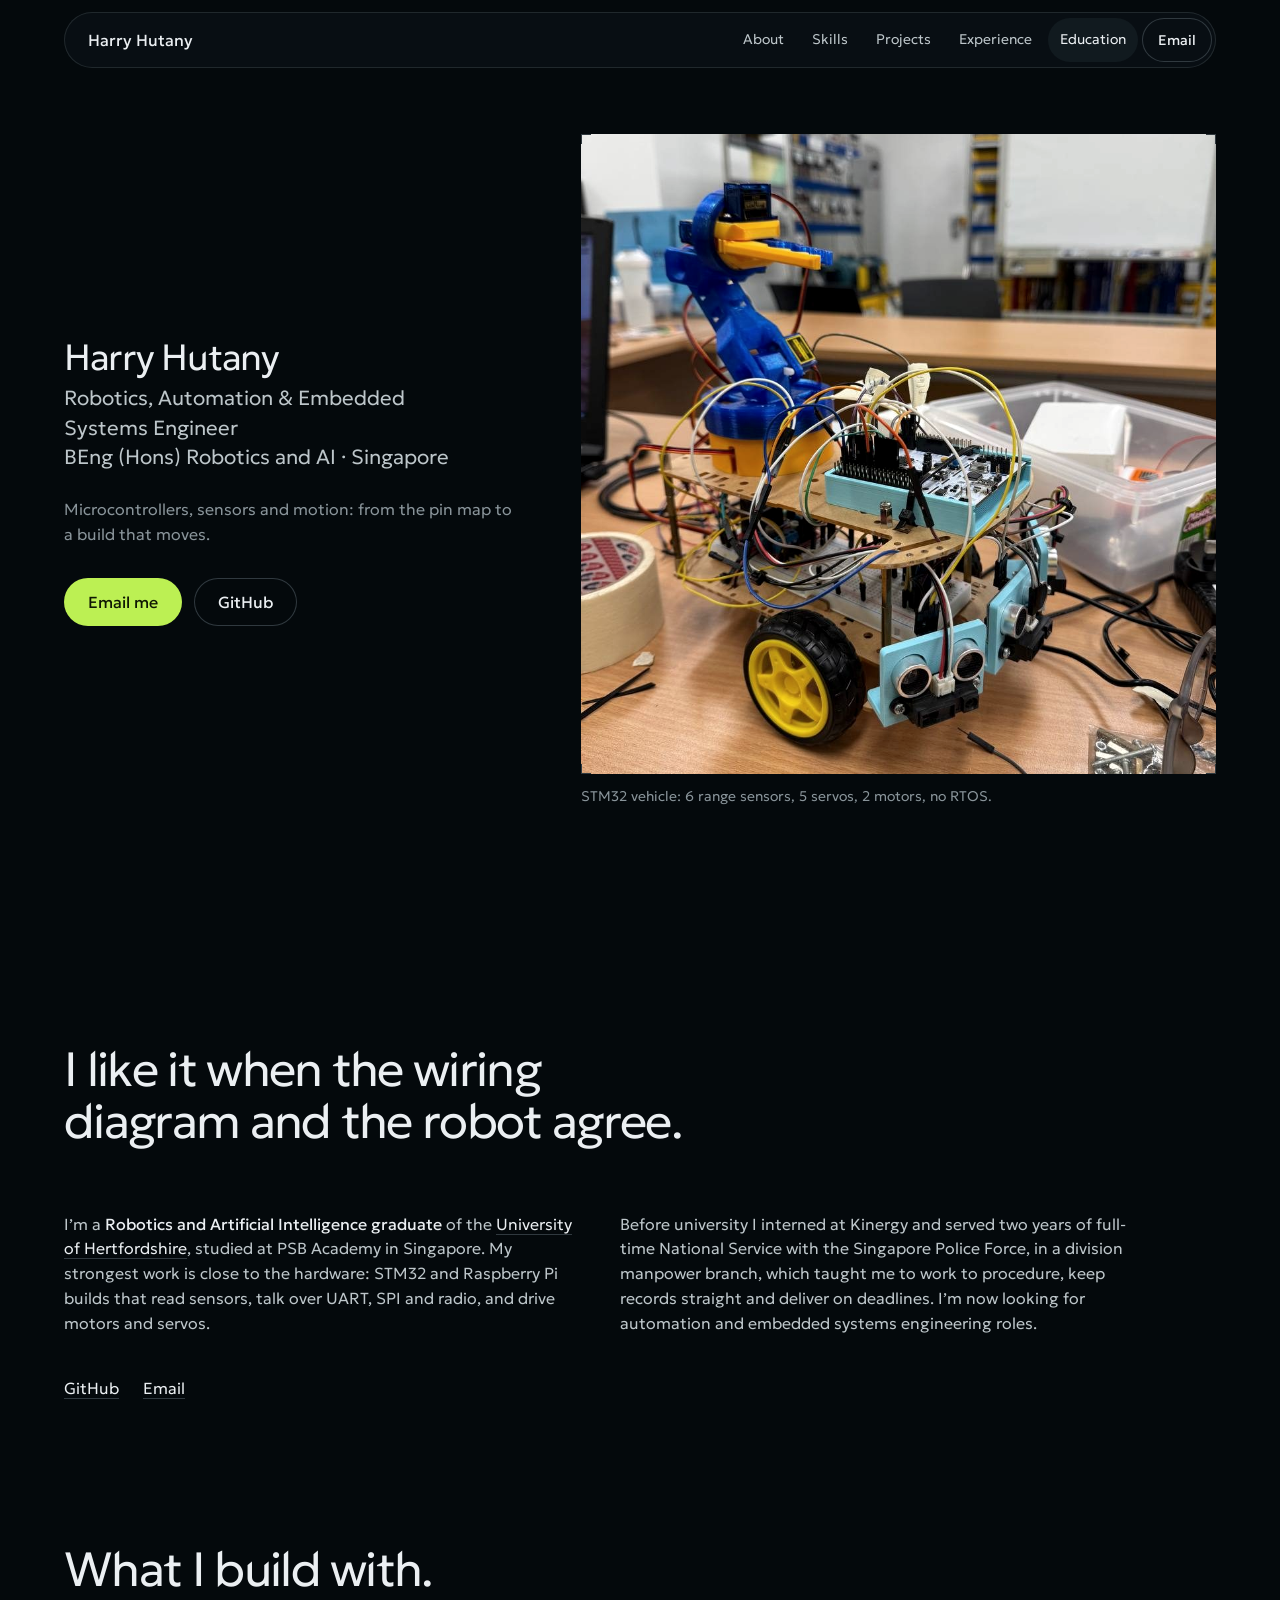
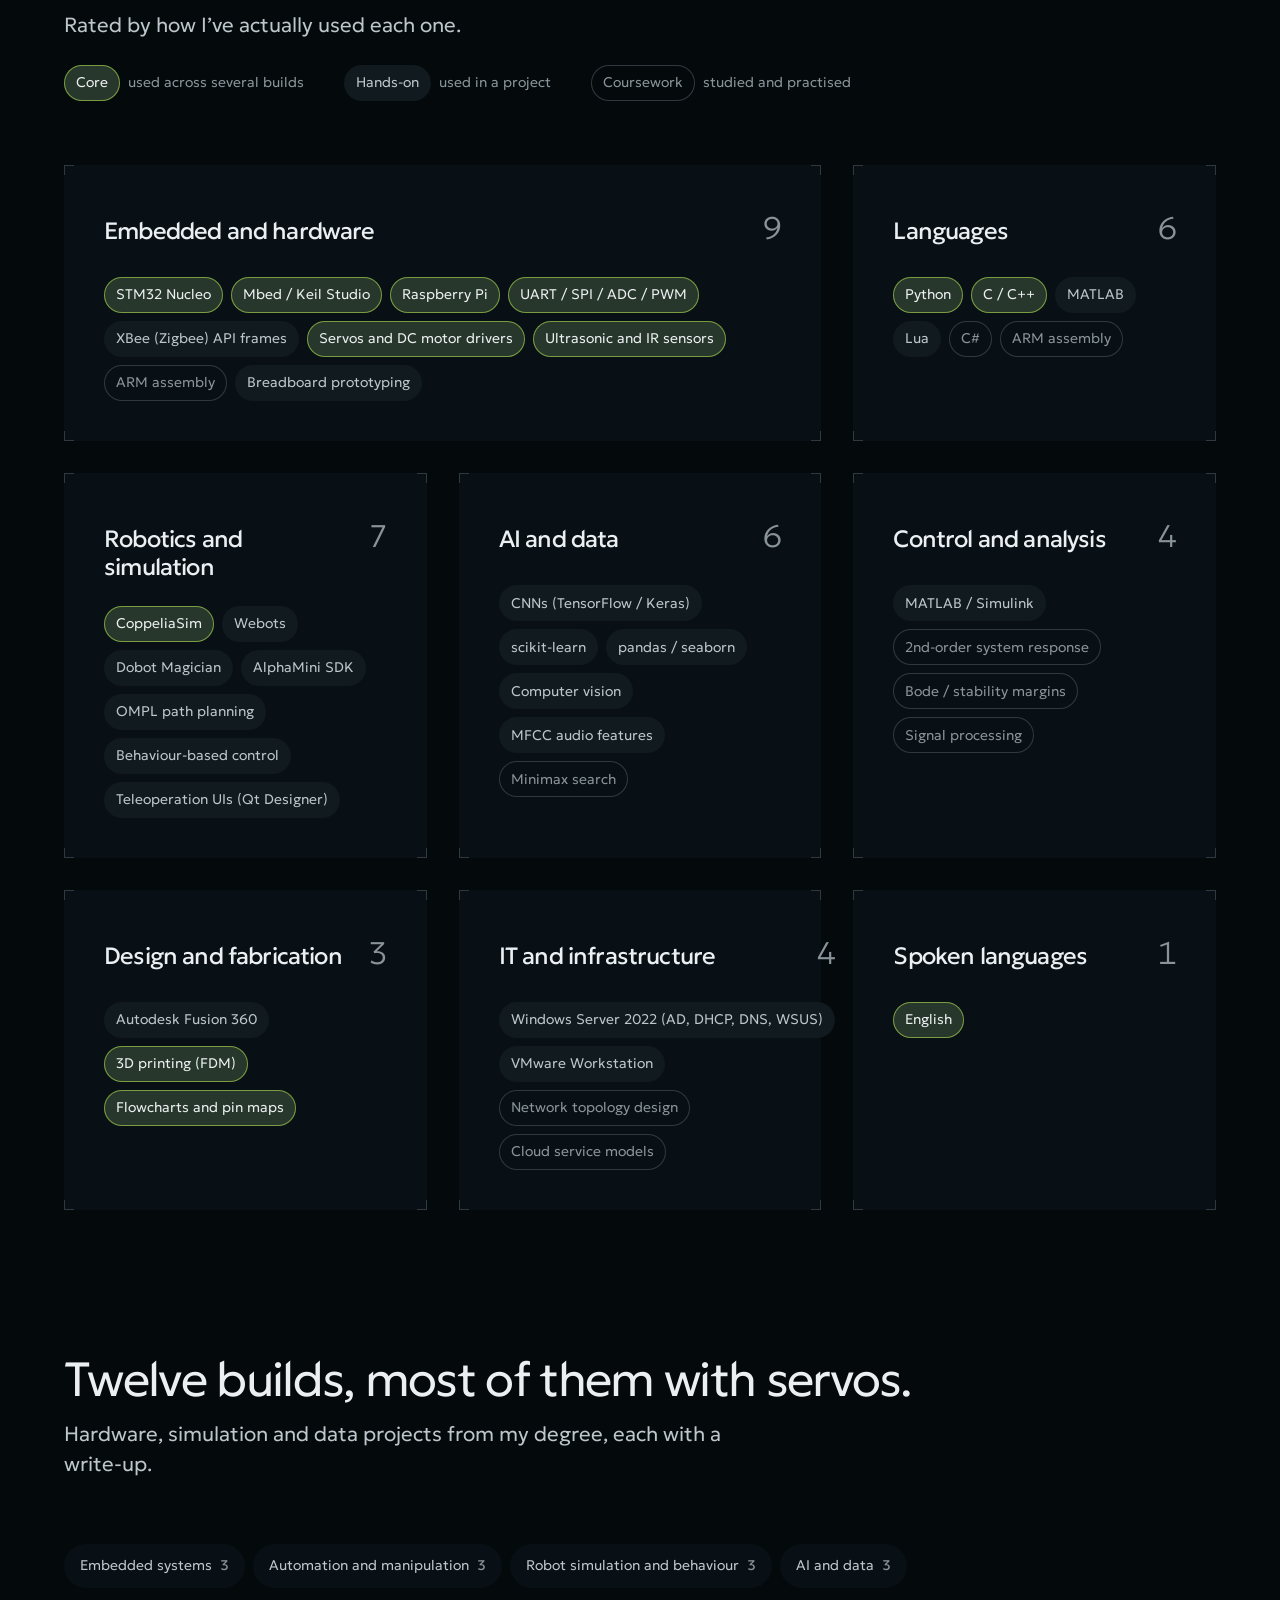
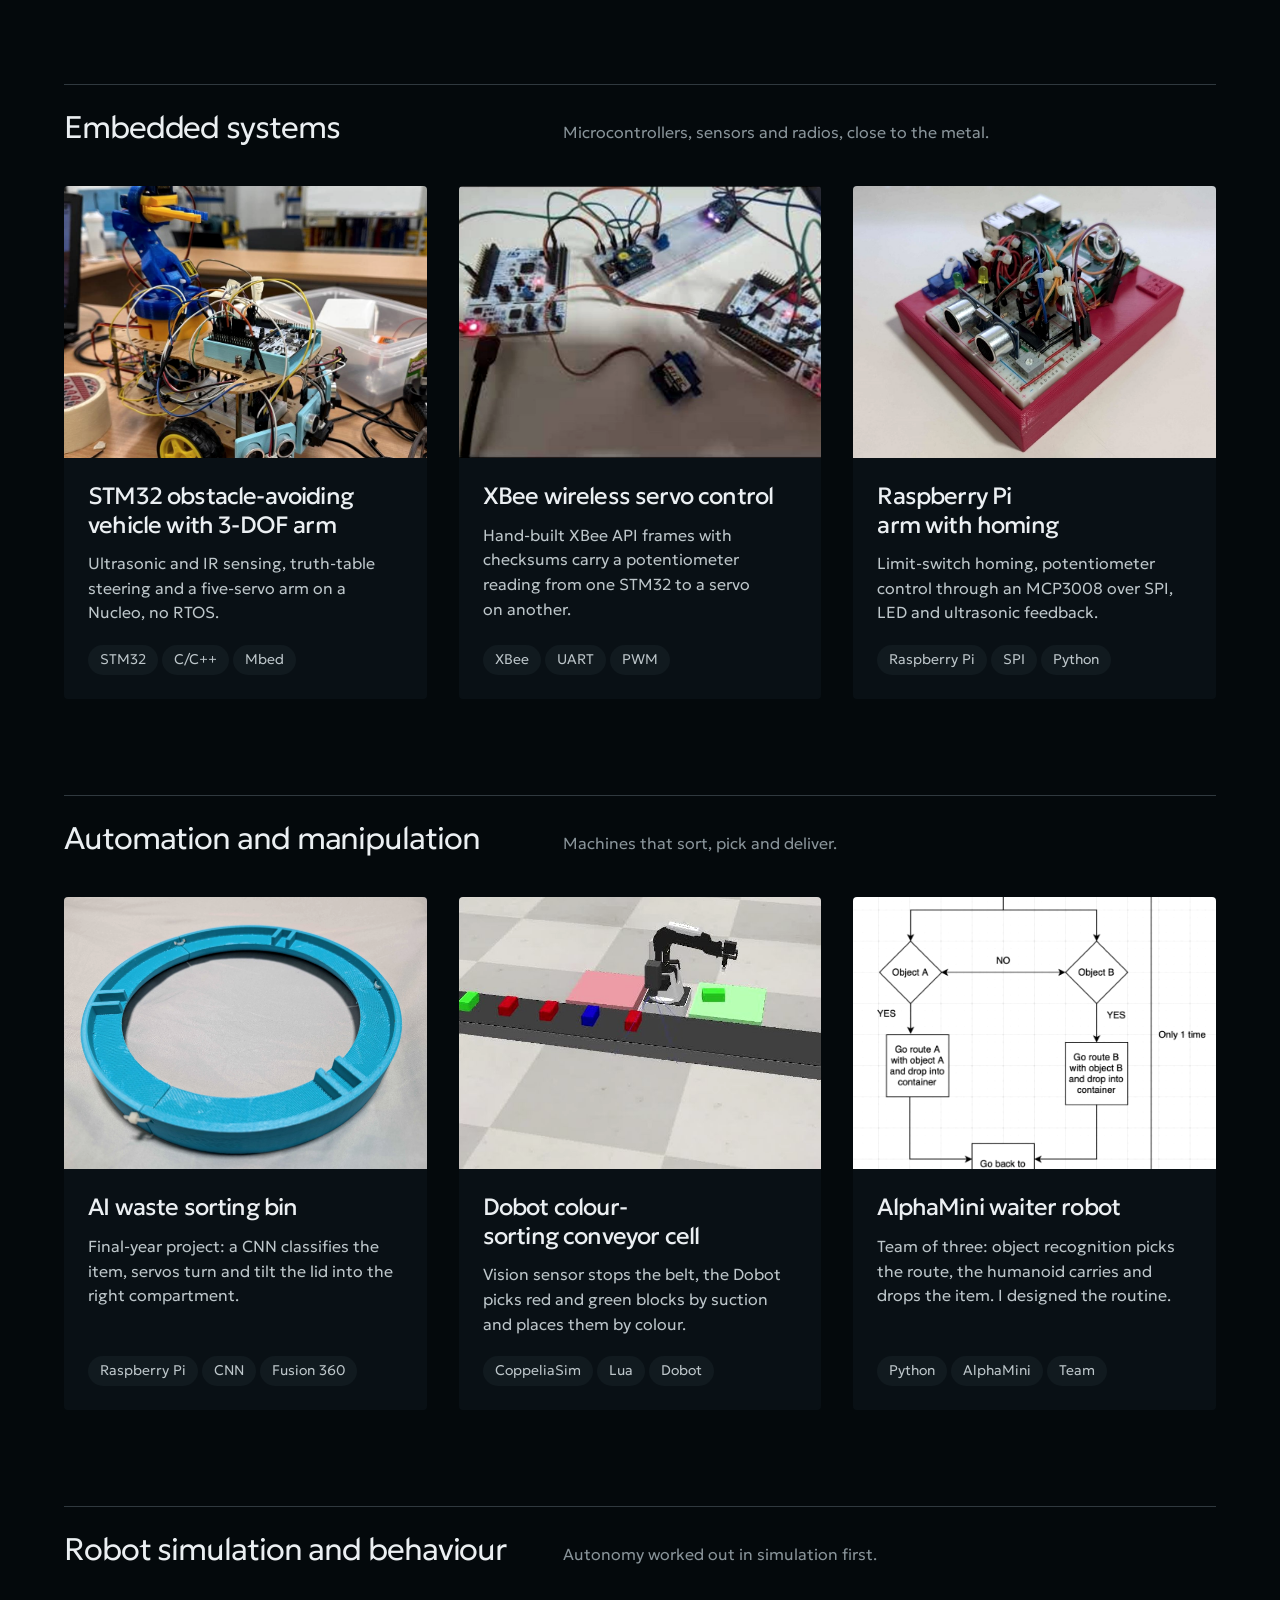
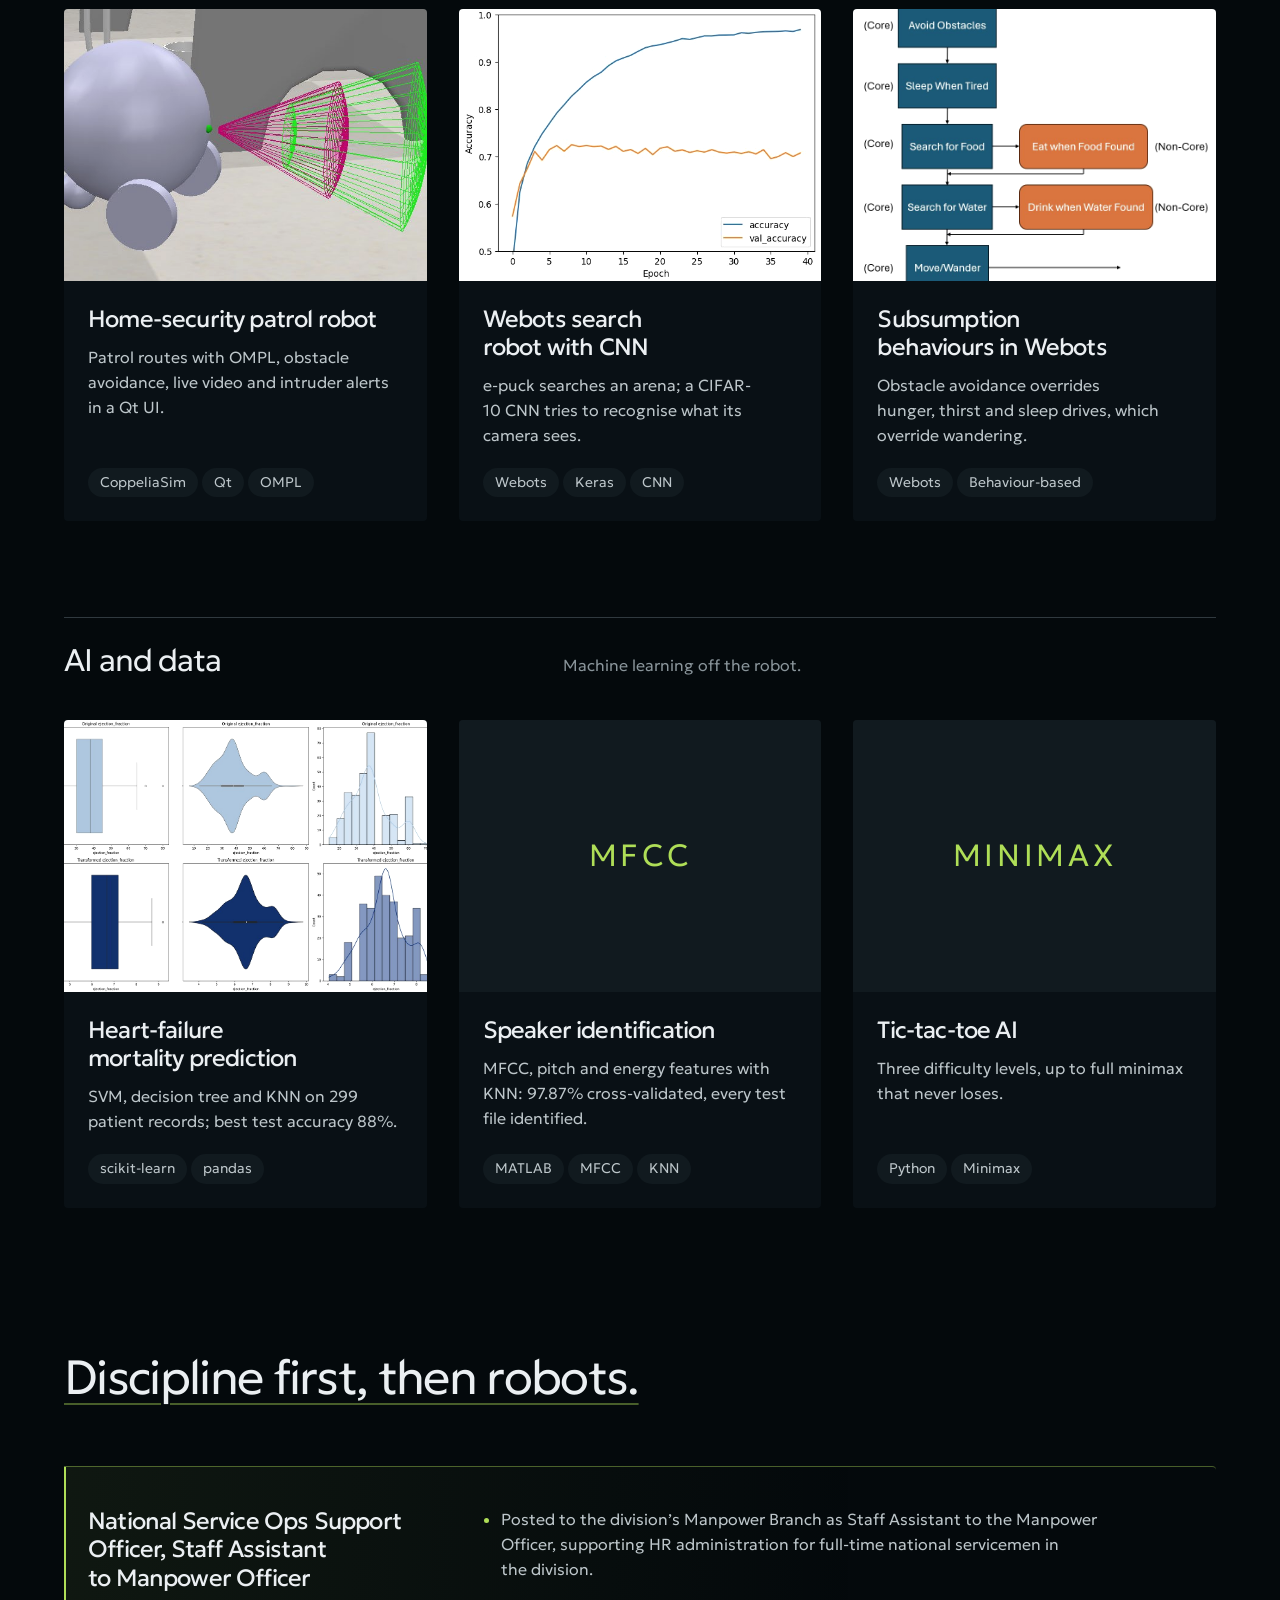
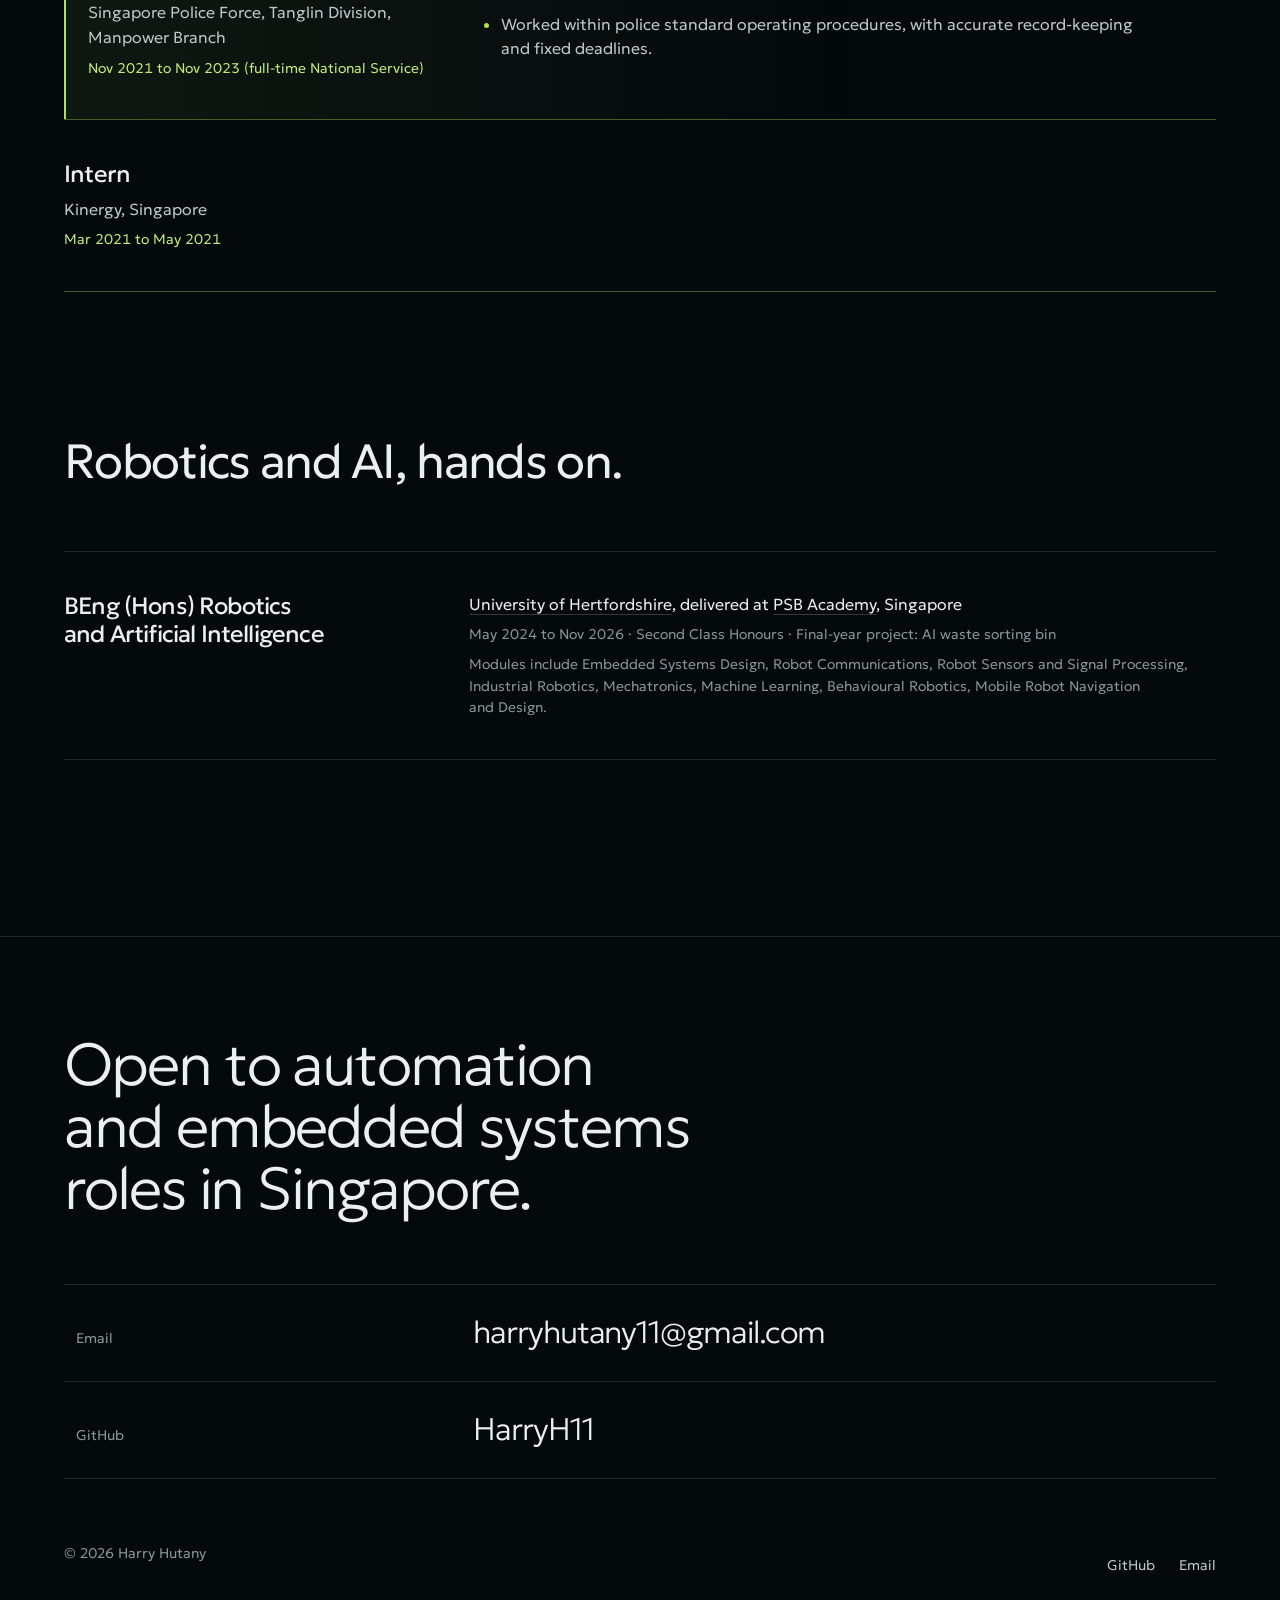
==== index.html @ ac814276 "Initial portfolio site" ====
<!DOCTYPE html>
<html lang="en">
<head>
  <meta charset="UTF-8">
  <meta name="viewport" content="width=device-width, initial-scale=1.0">
  <title>Harry Hutany, Robotics &amp; Automation Engineer</title>
  <meta name="theme-color" content="#06090c">
  <meta name="description" content="Portfolio of Harry Hutany, BEng (Hons) Robotics and AI graduate in Singapore: embedded systems on STM32 and Raspberry Pi, industrial automation and robot simulation.">
  <link rel="icon" href="assets/favicon.svg" type="image/svg+xml">
  <link rel="canonical" href="https://harryh11.github.io/">
  <meta property="og:type" content="website">
  <meta property="og:title" content="Harry Hutany, Robotics &amp; Automation Engineer">
  <meta property="og:description" content="Embedded systems, automation and robot simulation, from pin map to working build.">
  <meta property="og:image" content="https://harryh11.github.io/assets/work/stm32-vehicle.jpg">
  <meta property="og:url" content="https://harryh11.github.io/">
  <meta name="twitter:card" content="summary_large_image">
  <script>document.documentElement.classList.add('js');</script>
  <link rel="preconnect" href="https://fonts.googleapis.com">
  <link rel="preconnect" href="https://fonts.gstatic.com" crossorigin>
  <link href="https://fonts.googleapis.com/css2?family=Geologica:wght,SHRP@200..500,0..100&display=swap" rel="stylesheet">
  <link rel="stylesheet" href="style.css">
  <link rel="stylesheet" href="harry.css">
</head>
<body>
  <a class="skip" href="#main">Skip to content</a>

  <header class="nav">
    <div class="container">
      <div class="nav__bar">
        <a class="wordmark" href="#main" aria-label="Harry Hutany, back to top">Harry Hutany</a>
        <button class="nav__toggle" type="button" aria-expanded="false" aria-controls="nav-links">
          <svg viewBox="0 0 24 24" fill="none" stroke="currentColor" stroke-width="2" stroke-linecap="round" stroke-linejoin="round" aria-hidden="true"><path d="M4 6h16M4 12h16M4 18h16"/></svg>
          Menu
        </button>
        <ul class="nav__links" id="nav-links">
          <li><a href="#about" data-target="about">About</a></li>
          <li><a href="#skills" data-target="skills">Skills</a></li>
          <li><a href="#projects" data-target="projects">Projects</a></li>
          <li><a href="#experience" data-target="experience">Experience</a></li>
          <li><a href="#education" data-target="education">Education</a></li>
          <li><a class="btn btn--line btn--sm" href="mailto:harryhutany11@gmail.com">Email</a></li>
        </ul>
      </div>
    </div>
  </header>

  <main id="main">
    <section class="hero" aria-labelledby="hero-title">
      <div class="container hero__grid">
        <div class="hero__text">
          <div class="hero__name">
            <div class="hero__id">
              <h1 id="hero-title">Harry Hutany</h1>
              <p class="lead">Robotics, Automation &amp; Embedded Systems Engineer<br>BEng (Hons) Robotics and AI · Singapore</p>
            </div>
          </div>
          <p class="hero__focus">Microcontrollers, sensors and motion: from the pin map to a build that moves.</p>
          <div class="actions">
            <a class="btn" href="mailto:harryhutany11@gmail.com">Email me</a>
            <a class="btn btn--line" href="https://github.com/HarryH11" target="_blank" rel="noopener">GitHub</a>
          </div>
        </div>

        <figure class="frame" aria-describedby="frame-caption">
          <div class="frame__view ticks">
            <img class="hero-photo" src="assets/work/stm32-vehicle.jpg" width="960" height="1280" alt="STM32 robotic vehicle with a 3D-printed servo arm, ultrasonic and IR sensors" fetchpriority="high">
          </div>
          <figcaption class="frame__foot">
            <p id="frame-caption">STM32 vehicle: 6 range sensors, 5 servos, 2 motors, no RTOS.</p>
          </figcaption>
        </figure>
      </div>
    </section>

    <section id="about" aria-labelledby="about-title">
      <div class="container">
        <h2 id="about-title" class="statement">I like it when the wiring diagram and the robot agree.</h2>
        <div class="about__cols">
          <p>I’m a <strong>Robotics and Artificial Intelligence graduate</strong> of the <a class="link" href="https://www.herts.ac.uk/" target="_blank" rel="noopener">University of Hertfordshire</a>, studied at PSB Academy in Singapore. My strongest work is close to the hardware: STM32 and Raspberry Pi builds that read sensors, talk over UART, SPI and radio, and drive motors and servos.</p>
          <p>Before university I interned at Kinergy and served two years of full-time National Service with the Singapore Police Force, in a division manpower branch, which taught me to work to procedure, keep records straight and deliver on deadlines. I’m now looking for automation and embedded systems engineering roles.</p>
        </div>
        <p class="about__links"><a class="link" href="https://github.com/HarryH11" target="_blank" rel="noopener">GitHub</a><a class="link" href="mailto:harryhutany11@gmail.com">Email</a></p>
      </div>
    </section>

    <section id="skills" aria-labelledby="skills-title">
      <div class="container">
        <div class="head">
          <h2 id="skills-title">What I build with.</h2>
          <p class="lead">Rated by how I’ve actually used each one.</p>
          <ul class="legend" aria-label="How to read the colours">
            <li><span class="chip chip--expert">Core</span> used across several builds</li>
            <li><span class="chip chip--proficient">Hands-on</span> used in a project</li>
            <li><span class="chip chip--familiar">Coursework</span> studied and practised</li>
          </ul>
        </div>
        <div class="skills">
          <article class="skill ticks skill--wide">
            <header class="skill__head"><h3>Embedded and hardware</h3><span class="skill__n num">9</span></header>
            <ul class="chips"><li><span class="chip chip--expert">STM32 Nucleo<span class="visually-hidden">, core</span></span></li><li><span class="chip chip--expert">Mbed / Keil Studio<span class="visually-hidden">, core</span></span></li><li><span class="chip chip--expert">Raspberry Pi<span class="visually-hidden">, core</span></span></li><li><span class="chip chip--expert">UART / SPI / ADC / PWM<span class="visually-hidden">, core</span></span></li><li><span class="chip chip--proficient">XBee (Zigbee) API frames<span class="visually-hidden">, hands-on</span></span></li><li><span class="chip chip--expert">Servos and DC motor drivers<span class="visually-hidden">, core</span></span></li><li><span class="chip chip--expert">Ultrasonic and IR sensors<span class="visually-hidden">, core</span></span></li><li><span class="chip chip--familiar">ARM assembly<span class="visually-hidden">, coursework</span></span></li><li><span class="chip chip--proficient">Breadboard prototyping<span class="visually-hidden">, hands-on</span></span></li></ul>
          </article>
          <article class="skill ticks">
            <header class="skill__head"><h3>Languages</h3><span class="skill__n num">6</span></header>
            <ul class="chips"><li><span class="chip chip--expert">Python<span class="visually-hidden">, core</span></span></li><li><span class="chip chip--expert">C / C++<span class="visually-hidden">, core</span></span></li><li><span class="chip chip--proficient">MATLAB<span class="visually-hidden">, hands-on</span></span></li><li><span class="chip chip--proficient">Lua<span class="visually-hidden">, hands-on</span></span></li><li><span class="chip chip--familiar">C#<span class="visually-hidden">, coursework</span></span></li><li><span class="chip chip--familiar">ARM assembly<span class="visually-hidden">, coursework</span></span></li></ul>
          </article>
          <article class="skill ticks">
            <header class="skill__head"><h3>Robotics and simulation</h3><span class="skill__n num">7</span></header>
            <ul class="chips"><li><span class="chip chip--expert">CoppeliaSim<span class="visually-hidden">, core</span></span></li><li><span class="chip chip--proficient">Webots<span class="visually-hidden">, hands-on</span></span></li><li><span class="chip chip--proficient">Dobot Magician<span class="visually-hidden">, hands-on</span></span></li><li><span class="chip chip--proficient">AlphaMini SDK<span class="visually-hidden">, hands-on</span></span></li><li><span class="chip chip--proficient">OMPL path planning<span class="visually-hidden">, hands-on</span></span></li><li><span class="chip chip--proficient">Behaviour-based control<span class="visually-hidden">, hands-on</span></span></li><li><span class="chip chip--proficient">Teleoperation UIs (Qt Designer)<span class="visually-hidden">, hands-on</span></span></li></ul>
          </article>
          <article class="skill ticks">
            <header class="skill__head"><h3>AI and data</h3><span class="skill__n num">6</span></header>
            <ul class="chips"><li><span class="chip chip--proficient">CNNs (TensorFlow / Keras)<span class="visually-hidden">, hands-on</span></span></li><li><span class="chip chip--proficient">scikit-learn<span class="visually-hidden">, hands-on</span></span></li><li><span class="chip chip--proficient">pandas / seaborn<span class="visually-hidden">, hands-on</span></span></li><li><span class="chip chip--proficient">Computer vision<span class="visually-hidden">, hands-on</span></span></li><li><span class="chip chip--proficient">MFCC audio features<span class="visually-hidden">, hands-on</span></span></li><li><span class="chip chip--familiar">Minimax search<span class="visually-hidden">, coursework</span></span></li></ul>
          </article>
          <article class="skill ticks">
            <header class="skill__head"><h3>Control and analysis</h3><span class="skill__n num">4</span></header>
            <ul class="chips"><li><span class="chip chip--proficient">MATLAB / Simulink<span class="visually-hidden">, hands-on</span></span></li><li><span class="chip chip--familiar">2nd-order system response<span class="visually-hidden">, coursework</span></span></li><li><span class="chip chip--familiar">Bode / stability margins<span class="visually-hidden">, coursework</span></span></li><li><span class="chip chip--familiar">Signal processing<span class="visually-hidden">, coursework</span></span></li></ul>
          </article>
          <article class="skill ticks">
            <header class="skill__head"><h3>Design and fabrication</h3><span class="skill__n num">3</span></header>
            <ul class="chips"><li><span class="chip chip--proficient">Autodesk Fusion 360<span class="visually-hidden">, hands-on</span></span></li><li><span class="chip chip--expert">3D printing (FDM)<span class="visually-hidden">, core</span></span></li><li><span class="chip chip--expert">Flowcharts and pin maps<span class="visually-hidden">, core</span></span></li></ul>
          </article>
          <article class="skill ticks">
            <header class="skill__head"><h3>IT and infrastructure</h3><span class="skill__n num">4</span></header>
            <ul class="chips"><li><span class="chip chip--proficient">Windows Server 2022 (AD, DHCP, DNS, WSUS)<span class="visually-hidden">, hands-on</span></span></li><li><span class="chip chip--proficient">VMware Workstation<span class="visually-hidden">, hands-on</span></span></li><li><span class="chip chip--familiar">Network topology design<span class="visually-hidden">, coursework</span></span></li><li><span class="chip chip--familiar">Cloud service models<span class="visually-hidden">, coursework</span></span></li></ul>
          </article>
          <article class="skill ticks">
            <header class="skill__head"><h3>Spoken languages</h3><span class="skill__n num">1</span></header>
            <ul class="chips"><li><span class="chip chip--expert">English<span class="visually-hidden">, core</span></span></li></ul>
          </article>
        </div>
      </div>
    </section>

    <section id="projects" aria-labelledby="projects-title">
      <div class="container">
        <div class="head">
          <h2 id="projects-title">Twelve builds, most of them with servos.</h2>
          <p class="lead">Hardware, simulation and data projects from my degree, each with a write-up.</p>
        </div>
        <nav class="cats" aria-label="Project categories">
          <a href="#cat-embedded">Embedded systems<span class="num">3</span></a>
          <a href="#cat-automation">Automation and manipulation<span class="num">3</span></a>
          <a href="#cat-sim">Robot simulation and behaviour<span class="num">3</span></a>
          <a href="#cat-ai">AI and data<span class="num">3</span></a>
        </nav>
        <div class="cat" id="cat-embedded">
          <div class="cat__head"><h3>Embedded systems</h3><p>Microcontrollers, sensors and radios, close to the metal.</p></div>
          <div class="cards cards--3">
          <article class="card">
            <figure class="card__pic"><img src="assets/work/stm32-vehicle.jpg" alt="The STM32 vehicle with its servo arm on a lab bench" loading="eager" decoding="async"></figure>
            <div class="card__body">
              <h4><a class="card__link proj" href="project.html?id=stm32-vehicle">STM32 obstacle-avoiding vehicle with 3-DOF arm</a></h4>
              <p>Ultrasonic and IR sensing, truth-table steering and a five-servo arm on a Nucleo, no RTOS.</p>
              <div class="card__foot"><ul class="card__tags" aria-label="Built with"><li>STM32</li><li>C/C++</li><li>Mbed</li></ul></div>
            </div>
          </article>
          <article class="card">
            <figure class="card__pic"><img src="assets/work/xbee-bench.jpg" alt="Two Nucleo boards wired to XBee modules on a bench" loading="eager" decoding="async"></figure>
            <div class="card__body">
              <h4><a class="card__link proj" href="project.html?id=xbee-servo">XBee wireless servo control</a></h4>
              <p>Hand-built XBee API frames with checksums carry a potentiometer reading from one STM32 to a servo on another.</p>
              <div class="card__foot"><ul class="card__tags" aria-label="Built with"><li>XBee</li><li>UART</li><li>PWM</li></ul></div>
            </div>
          </article>
          <article class="card">
            <figure class="card__pic"><img src="assets/work/pi-arm-iso.jpg" alt="Raspberry Pi, servo and sensors mounted on a red base" loading="eager" decoding="async"></figure>
            <div class="card__body">
              <h4><a class="card__link proj" href="project.html?id=pi-arm">Raspberry Pi arm with homing</a></h4>
              <p>Limit-switch homing, potentiometer control through an MCP3008 over SPI, LED and ultrasonic feedback.</p>
              <div class="card__foot"><ul class="card__tags" aria-label="Built with"><li>Raspberry Pi</li><li>SPI</li><li>Python</li></ul></div>
            </div>
          </article>
          </div>
        </div>
        <div class="cat" id="cat-automation">
          <div class="cat__head"><h3>Automation and manipulation</h3><p>Machines that sort, pick and deliver.</p></div>
          <div class="cards cards--3">
          <article class="card">
            <figure class="card__pic"><img src="assets/work/bin-print.jpg" alt="3D-printed ring of the waste sorting bin" loading="lazy" decoding="async"></figure>
            <div class="card__body">
              <h4><a class="card__link proj" href="project.html?id=waste-sorting">AI waste sorting bin</a></h4>
              <p>Final-year project: a CNN classifies the item, servos turn and tilt the lid into the right compartment.</p>
              <div class="card__foot"><ul class="card__tags" aria-label="Built with"><li>Raspberry Pi</li><li>CNN</li><li>Fusion 360</li></ul></div>
            </div>
          </article>
          <article class="card">
            <figure class="card__pic"><img src="assets/work/dobot.jpg" alt="Simulated Dobot arm beside a conveyor of coloured blocks" loading="lazy" decoding="async"></figure>
            <div class="card__body">
              <h4><a class="card__link proj" href="project.html?id=dobot-cell">Dobot colour-sorting conveyor cell</a></h4>
              <p>Vision sensor stops the belt, the Dobot picks red and green blocks by suction and places them by colour.</p>
              <div class="card__foot"><ul class="card__tags" aria-label="Built with"><li>CoppeliaSim</li><li>Lua</li><li>Dobot</li></ul></div>
            </div>
          </article>
          <article class="card">
            <figure class="card__pic"><img src="assets/work/alphamini-flow.jpg" alt="Flowchart of the waiter robot&#x27;s delivery routine" loading="lazy" decoding="async"></figure>
            <div class="card__body">
              <h4><a class="card__link proj" href="project.html?id=alphamini-waiter">AlphaMini waiter robot</a></h4>
              <p>Team of three: object recognition picks the route, the humanoid carries and drops the item. I designed the routine.</p>
              <div class="card__foot"><ul class="card__tags" aria-label="Built with"><li>Python</li><li>AlphaMini</li><li>Team</li></ul></div>
            </div>
          </article>
          </div>
        </div>
        <div class="cat" id="cat-sim">
          <div class="cat__head"><h3>Robot simulation and behaviour</h3><p>Autonomy worked out in simulation first.</p></div>
          <div class="cards cards--3">
          <article class="card">
            <figure class="card__pic"><img src="assets/work/bubblerob.jpg" alt="BubbleRob in CoppeliaSim with its proximity sensor cone" loading="lazy" decoding="async"></figure>
            <div class="card__body">
              <h4><a class="card__link proj" href="project.html?id=patrol-robot">Home-security patrol robot</a></h4>
              <p>Patrol routes with OMPL, obstacle avoidance, live video and intruder alerts in a Qt UI.</p>
              <div class="card__foot"><ul class="card__tags" aria-label="Built with"><li>CoppeliaSim</li><li>Qt</li><li>OMPL</li></ul></div>
            </div>
          </article>
          <article class="card">
            <figure class="card__pic"><img src="assets/work/cnn-accuracy.jpg" alt="Training versus validation accuracy curves" loading="lazy" decoding="async"></figure>
            <div class="card__body">
              <h4><a class="card__link proj" href="project.html?id=epuck-cnn">Webots search robot with CNN</a></h4>
              <p>e-puck searches an arena; a CIFAR-10 CNN tries to recognise what its camera sees.</p>
              <div class="card__foot"><ul class="card__tags" aria-label="Built with"><li>Webots</li><li>Keras</li><li>CNN</li></ul></div>
            </div>
          </article>
          <article class="card">
            <figure class="card__pic"><img src="assets/work/subsumption.jpg" alt="Subsumption diagram of the robot&#x27;s behaviours" loading="lazy" decoding="async"></figure>
            <div class="card__body">
              <h4><a class="card__link proj" href="project.html?id=subsumption">Subsumption behaviours in Webots</a></h4>
              <p>Obstacle avoidance overrides hunger, thirst and sleep drives, which override wandering.</p>
              <div class="card__foot"><ul class="card__tags" aria-label="Built with"><li>Webots</li><li>Behaviour-based</li></ul></div>
            </div>
          </article>
          </div>
        </div>
        <div class="cat" id="cat-ai">
          <div class="cat__head"><h3>AI and data</h3><p>Machine learning off the robot.</p></div>
          <div class="cards cards--3">
          <article class="card">
            <figure class="card__pic"><img src="assets/work/heart-boxcox.jpg" alt="Box-Cox transformation plots of patient age" loading="lazy" decoding="async"></figure>
            <div class="card__body">
              <h4><a class="card__link proj" href="project.html?id=heart-failure-ml">Heart-failure mortality prediction</a></h4>
              <p>SVM, decision tree and KNN on 299 patient records; best test accuracy 88%.</p>
              <div class="card__foot"><ul class="card__tags" aria-label="Built with"><li>scikit-learn</li><li>pandas</li></ul></div>
            </div>
          </article>
          <article class="card">
            <figure class="card__pic card__pic--type" aria-hidden="true"><span>MFCC</span></figure>
            <div class="card__body">
              <h4><a class="card__link proj" href="project.html?id=speaker-id">Speaker identification</a></h4>
              <p>MFCC, pitch and energy features with KNN: 97.87% cross-validated, every test file identified.</p>
              <div class="card__foot"><ul class="card__tags" aria-label="Built with"><li>MATLAB</li><li>MFCC</li><li>KNN</li></ul></div>
            </div>
          </article>
          <article class="card">
            <figure class="card__pic card__pic--type" aria-hidden="true"><span>MINIMAX</span></figure>
            <div class="card__body">
              <h4><a class="card__link proj" href="project.html?id=tictactoe-ai">Tic-tac-toe AI</a></h4>
              <p>Three difficulty levels, up to full minimax that never loses.</p>
              <div class="card__foot"><ul class="card__tags" aria-label="Built with"><li>Python</li><li>Minimax</li></ul></div>
            </div>
          </article>
          </div>
        </div>
      </div>
    </section>

    <section id="experience" aria-labelledby="exp-title">
      <div class="container">
        <div class="head">
          <h2 id="exp-title">Discipline first, then robots.</h2>
        </div>
          <article class="entry">
            <div>
              <h3>National Service Ops Support Officer, Staff Assistant to Manpower Officer</h3>
              <p class="org">Singapore Police Force, Tanglin Division, Manpower Branch</p>
              <p class="when">Nov 2021 to Nov 2023 (full-time National Service)</p>
            </div>
            <ul>
              <li>Posted to the division’s Manpower Branch as Staff Assistant to the Manpower Officer, supporting HR administration for full-time national servicemen in the division.</li>
              <li>Worked within police standard operating procedures, with accurate record-keeping and fixed deadlines.</li>
            </ul>
          </article>
          <article class="entry">
            <div>
              <h3>Intern</h3>
              <p class="org">Kinergy, Singapore</p>
              <p class="when">Mar 2021 to May 2021</p>
            </div>
          </article>
      </div>
    </section>

    <section id="education" aria-labelledby="edu-title">
      <div class="container">
        <div class="head">
          <h2 id="edu-title">Robotics and AI, hands on.</h2>
        </div>
          <article class="entry">
            <div><h3>BEng (Hons) Robotics and Artificial Intelligence</h3></div>
            <div>
              <p><a class="link" href="https://www.herts.ac.uk/" target="_blank" rel="noopener">University of Hertfordshire</a>, delivered at <a class="link" href="https://www.psb-academy.edu.sg/" target="_blank" rel="noopener">PSB Academy</a>, Singapore</p>
              <p class="when">May 2024 to Nov 2026 · Second Class Honours · Final-year project: AI waste sorting bin</p>
              <p class="when">Modules include Embedded Systems Design, Robot Communications, Robot Sensors and Signal Processing, Industrial Robotics, Mechatronics, Machine Learning, Behavioural Robotics, Mobile Robot Navigation and Design.</p>
            </div>
          </article>
      </div>
    </section>
  </main>

  <footer class="footer">
    <div class="container">
      <p class="footer__line">Open to automation and embedded systems roles in Singapore.</p>
      <ul class="channels">
        <li><a href="mailto:harryhutany11@gmail.com"><span class="k">Email</span><span class="v">harryhutany11@gmail.com</span></a></li>
        <li><a href="https://github.com/HarryH11" target="_blank" rel="noopener"><span class="k">GitHub</span><span class="v">HarryH11</span></a></li>
      </ul>
      <div class="footer__meta">
        <p>© <span id="y">2026</span> Harry Hutany</p>
        <ul class="footer__links">
          <li><a href="https://github.com/HarryH11" target="_blank" rel="noopener">GitHub</a></li>
          <li><a href="mailto:harryhutany11@gmail.com">Email</a></li>
        </ul>
      </div>
    </div>
  </footer>
  <script src="assets/site.js"></script>
</body>
</html>
---- style.css ----
/* Hallmark · shape: Narrative Workflow · genre: modern-minimal · theme: Vantage (deal 1/3, seed portfolio-embodied-robotics-engineer-f3a4·738d922e·2026-11-19·r0) · redesign: full · draw: 4df5c2 · job: hire
 * hero: Stage (/), Banner (/project.html) · projects: Grid of 17 cards (by request, over the draw) · nav: floating pill · footer: statement · imagery: photographs, the user's own 18 · signature: the TetraSwarm occupancy map as a turning point cloud, lime where the swarm delivered · vantage: terrain/steel
 * axes: dark/grotesk-sans/chromatic-lime · posture: restrained · contrast: pass · fold: pass · v2.0.0 */
/* Hallmark · pre-emit critique: P4 H4 E4 S5 R4 V4 · weakest: P, a portfolio argues little; it leads with the swarm's own map instead of a headshot and a bio */
/* Hallmark · dropped onclick="history.length > 1 ? history.back() : (window.location.href='index.html')" · the project page goes back with a plain link to all projects, which works without history */
/* Hallmark · dropped contact.js, contact-btn, contact-colon, contact-email, contact-label, see-more-btn · contact.js never existed in the repo; the email is now a mailto link and all 17 projects show without a see-more toggle */
/* Hallmark · waive 49b · the wrapped links are project titles in the more-work table, two lines at most · the eleven titles are the owner's own project names and stay whole */
/* Hallmark · waive 44c · Banner posture on /project.html, its head over the cover image · the detail page hero is a banner that ends where the cover photograph begins */
/* Hallmark · waive 44a · Banner posture on /project.html, head resting on its cover image · the project title sits low so it reads as the caption of the cover photo below it */
/* Hallmark · waive 59 · one seam of 64px on /project.html between the banner head and its own cover · the head and the cover are one opening, not two sections */
/* Hallmark · waive 39b · button.yt-play is a video poster covering its 16:9 frame, its visible control the 48px play pill inside · the project videos load only when pressed, so the whole poster is the hit target */
/* Hallmark · answered F7 · the pill radius sits on the floating nav bar, its links, the tab strip and the pause control, all of them controls or a bar of controls */
/* Hallmark · dismissed 28a · the lazy image at index.html:56 is a 64px row thumbnail shown only on touch screens; the hero's largest paint is the canvas and its still, which carries fetchpriority high */
/* Hallmark · answered F20 · the skill chips are a wrapping list of the owner's tools, not a grid; a short last row is how a tag cloud wraps */
/* Hallmark · dismissed 77 · project.html is a detail template; its sections come from projects.js at runtime, not from the static file */
@import url("./tokens.css");
@import url("./base.css");

:root {
  --nav-h: 64px;
  --row-h: 56px;
  --frame-h: min(640px, calc(100dvh - var(--nav-h) - var(--space-3xl)));
}

/* ── Type voice ─────────────────────────────── */
h1, h2, h3 { font-variation-settings: "SHRP" 100; }
h3 { font-weight: 400; }
body { font-weight: 300; font-variation-settings: "SHRP" 0; }
strong, b { font-weight: 400; color: var(--color-ink); }
.muted { color: var(--color-muted); }
.num { font-variant-numeric: tabular-nums; font-weight: 400; }
.num .u { color: var(--color-muted); font-size: 0.75em; margin-left: var(--space-3xs); }

/* ── Skip link ──────────────────────────────── */
.skip { position: absolute; left: var(--space-md); top: calc(-1 * var(--space-3xl)); z-index: var(--z-toast); padding: var(--space-xs) var(--space-md); background: var(--color-ink); color: var(--color-paper); border-radius: var(--radius-card); }
.skip:focus-visible { top: var(--space-md); }

/* ── Controls, eight states ─────────────────── */
.btn { display: inline-flex; align-items: center; gap: var(--space-xs); min-height: 48px; padding: 0 var(--space-lg); border: 0; border-radius: var(--radius-pill); background: var(--color-accent); color: var(--color-accent-ink); font: 400 var(--text-md)/1 var(--font-body); white-space: nowrap; text-decoration: none; cursor: pointer; transition: background-color var(--dur-short) var(--ease-out), transform var(--dur-micro) var(--ease-out); }
.btn:hover { background: var(--color-accent-hi); }
.btn:active { transform: translateY(1px); }
.btn:focus-visible { outline: 2px solid var(--color-focus); outline-offset: 3px; }
.btn:disabled, .btn[aria-disabled="true"] { opacity: 0.55; cursor: not-allowed; transform: none; }
.btn--line { background: transparent; color: var(--color-ink); box-shadow: inset 0 0 0 var(--rule-hair) var(--color-rule-2); }
.btn--line:hover { background: var(--color-paper-2); }
.btn--line:focus-visible { outline-color: var(--color-ink); }
.btn--sm { min-height: 44px; padding: 0 var(--space-md); font-size: var(--text-sm); }
.btn svg { width: 16px; height: 16px; flex-shrink: 0; }

.link { color: var(--color-ink); text-decoration: underline; text-decoration-color: var(--color-rule-2); text-underline-offset: 0.22em; transition: text-decoration-color var(--dur-short) var(--ease-out); }
.link:hover { text-decoration-color: var(--color-accent); }
.link:focus-visible { outline: 2px solid var(--color-focus); outline-offset: 2px; border-radius: 2px; }

/* ── Corner ticks ───────────────────────────── */
.ticks { position: relative; }
.ticks::before { content: ""; position: absolute; inset: 0; pointer-events: none; z-index: 3; border: var(--rule-hair) solid var(--color-rule-2); -webkit-mask: conic-gradient(at var(--tick) var(--tick), transparent 75%, var(--color-ink) 0) 0 0 / calc(100% - var(--tick)) calc(100% - var(--tick)); mask: conic-gradient(at var(--tick) var(--tick), transparent 75%, var(--color-ink) 0) 0 0 / calc(100% - var(--tick)) calc(100% - var(--tick)); }

/* ── Nav: floating pill ─────────────────────── */
.nav { position: fixed; top: var(--space-sm); left: 0; right: 0; z-index: var(--z-sticky-nav); pointer-events: none; }
.nav__bar { pointer-events: auto; display: flex; align-items: center; justify-content: space-between; gap: var(--space-lg); min-height: 56px; padding: var(--space-2xs) var(--space-2xs) var(--space-2xs) var(--space-lg); border-radius: var(--radius-pill); background: color-mix(in oklab, var(--color-paper-2) 92%, transparent); box-shadow: inset 0 0 0 var(--rule-hair) var(--color-rule); }
.wordmark { font-weight: 400; font-size: var(--text-md); color: var(--color-ink); text-decoration: none; white-space: nowrap; border-radius: var(--radius-card); }
.wordmark:focus-visible { outline: 2px solid var(--color-focus); outline-offset: 4px; }
.nav__links { display: flex; align-items: center; gap: var(--space-2xs); margin: 0; padding: 0; list-style: none; }
.nav__links a:not(.btn) { display: inline-flex; align-items: center; min-height: 44px; padding: 0 var(--space-sm); border-radius: var(--radius-pill); color: var(--color-ink-2); font-size: var(--text-sm); text-decoration: none; white-space: nowrap; transition: color var(--dur-short) var(--ease-out), background-color var(--dur-short) var(--ease-out); }
.nav__links a:not(.btn):hover { color: var(--color-ink); background: var(--color-paper-3); }
.nav__links a:not(.btn):focus-visible { outline: 2px solid var(--color-focus); outline-offset: -2px; }
.nav__links a[aria-current="true"] { color: var(--color-ink); background: var(--color-paper-3); }
.nav__menu { display: none; }
.nav__toggle { display: none; }

/* ── Sections ───────────────────────────────── */
main > section { padding-block: var(--section-gap) 0; }
.head { display: grid; gap: var(--space-md); margin-bottom: var(--space-2xl); }
.head .lead { color: var(--color-ink-2); }
.grid12 { display: grid; grid-template-columns: repeat(12, minmax(0, 1fr)); column-gap: var(--gap-columns); }

/* ── Hero: Index ────────────────────────────── */
main > section.hero { min-height: 100dvh; padding-top: calc(var(--nav-h) + var(--space-xl)); padding-bottom: var(--space-xl); display: flex; align-items: center; }
.hero__grid { display: grid; grid-template-columns: minmax(0, 5fr) minmax(0, 7fr); gap: var(--space-2xl); align-items: center; width: 100%; }
.hero__text { display: grid; gap: var(--space-lg); align-content: center; }
.hero__text .actions { margin-top: var(--space-xs); }
.hero h1 { font-size: clamp(1.75rem, 2.1vw + 0.6rem, 3rem); max-width: none; line-height: 1.05; white-space: nowrap; }
.hero .lead { color: var(--color-ink-2); max-width: 40ch; }
.actions { display: flex; flex-wrap: wrap; gap: var(--space-sm); }


.frame { margin: 0; }
.frame__view { position: relative; height: var(--frame-h); min-height: 440px; background: var(--color-paper); overflow: hidden; }
.frame__view > canvas, .frame__view > img, .frame__view > .cloud-still { position: absolute; inset: 0; width: 100%; height: 100%; }
.frame__view > canvas { transition: opacity var(--dur-long) var(--ease-out); }
#cloud { cursor: grab; border-radius: var(--radius-card); }
#cloud.is-dragging { cursor: grabbing; }
#cloud:focus-visible { outline: 2px solid var(--color-focus); outline-offset: -2px; }
.cloud-still { object-fit: contain; opacity: 0.85; border-radius: var(--radius-card); }
.js .cloud-still { display: none; }
.frame__foot { display: flex; justify-content: space-between; align-items: flex-start; gap: var(--space-md); margin-top: var(--space-sm); font-size: var(--text-sm); color: var(--color-muted); min-height: 44px; }
.frame__foot p { max-width: 52ch; }
.callout { position: absolute; left: 0; top: 0; z-index: 2; pointer-events: none; display: grid; gap: var(--space-3xs); padding: var(--space-xs) var(--space-sm); background: color-mix(in oklab, var(--color-paper) 88%, transparent); box-shadow: inset 0 0 0 var(--rule-hair) var(--color-rule); border-radius: var(--radius-card); font-size: var(--text-xs); color: var(--color-muted); white-space: nowrap; transition: opacity var(--dur-long) var(--ease-out); }
.callout b { font-size: var(--text-md); color: var(--color-ink); }
.callout::after { content: ""; position: absolute; left: var(--space-sm); top: 100%; width: var(--rule-hair); height: var(--space-xl); background: var(--color-rule-2); }
.callout::before { content: ""; position: absolute; left: calc(var(--space-sm) - 3px); top: calc(100% + var(--space-xl) - 3px); width: 7px; height: 7px; border-radius: 50%; background: var(--color-ink); }
.callout--found::before { background: var(--color-accent); }
html:not(.js) .callout { display: none; }

/* ── Hero portrait ──────────────────────────── */
.hero__name { display: flex; align-items: center; gap: var(--space-lg); }
.hero__id { display: grid; gap: var(--space-xs); min-width: 0; }
.hero__id .lead { max-width: none; }
.hero__me { margin: 0; width: 136px; flex-shrink: 0; aspect-ratio: 4 / 5; border-radius: var(--radius-card); }
.hero__focus { color: var(--color-muted); max-width: 44ch; }
.hero__me > img { object-position: 50% 30%; outline: 1px solid color-mix(in oklab, var(--color-ink) 8%, transparent); outline-offset: -1px; border-radius: var(--radius-card); }

.p-model { margin-bottom: var(--space-2xl); }
.p-model .frame__view { height: min(560px, 64dvh); min-height: 400px; }
.p-model canvas { cursor: grab; }
.no-cloud .p-model .cloud-still { display: block; }
@media (max-width: 60rem) { .p-model .frame__view { height: auto; min-height: 0; aspect-ratio: 4 / 3; } }

/* ── The robots in 3D ───────────────────────── */
.models__grid { display: grid; grid-template-columns: minmax(0, 7fr) minmax(0, 5fr); gap: var(--space-2xl); align-items: start; }
.models__stage .frame__view { height: min(600px, 72dvh); min-height: 420px; }
.models__stage .frame__view > canvas { top: 56px; height: calc(100% - 56px); }
.models__stage canvas { cursor: grab; }
.models__stage canvas:focus-visible, .p-model canvas:focus-visible { outline: 2px solid var(--color-focus); outline-offset: -2px; }
.models__stage canvas.is-dragging { cursor: grabbing; }
.no-cloud .models__stage .cloud-still { display: block; }
.models__side { display: grid; gap: var(--space-xl); align-content: start; }
.models__tabs { position: absolute; z-index: 1; top: var(--space-md); left: var(--space-md); right: var(--space-md); display: flex; flex-wrap: wrap; gap: var(--space-2xs); padding: var(--space-2xs); width: fit-content; max-width: calc(100% - 2 * var(--space-md)); border-radius: var(--radius-pill); background: color-mix(in oklab, var(--color-paper) 72%, transparent); box-shadow: inset 0 0 0 var(--rule-hair) var(--color-rule-2); backdrop-filter: blur(10px); }
.models__tabs button { position: relative; overflow: hidden; display: inline-flex; align-items: center; min-height: 40px; padding: 0 var(--space-md); border: 0; border-radius: var(--radius-pill); background: transparent; color: var(--color-ink-2); font-size: var(--text-sm); cursor: pointer; white-space: nowrap; transition: color var(--dur-short) var(--ease-out), background-color var(--dur-short) var(--ease-out); }
.models__tabs button:hover { color: var(--color-ink); background: var(--color-paper-3); }
.models__tabs button:active { transform: translateY(1px); }
.models__tabs button[aria-selected="true"] { color: var(--color-ink); background: var(--color-paper-3); box-shadow: inset 0 0 0 var(--rule-hair) var(--color-rule-2); }
.models__tabs button:focus-visible { outline: 2px solid var(--color-focus); outline-offset: 2px; }
.models__tabs button:disabled { opacity: 0.55; cursor: not-allowed; }
/* the line under the shown robot fills; when it is full the next robot loads */
.models__tick { position: absolute; left: var(--space-md); right: var(--space-md); bottom: 6px; height: 2px; border-radius: 1px; background: var(--color-accent); transform: scaleX(0); transform-origin: left; }
.models__stage.is-cycling button[aria-selected="true"] .models__tick { animation: models-tick var(--model-hold, 5s) linear forwards; }
.models__stage.is-held button[aria-selected="true"] .models__tick { animation-play-state: paused; }
@keyframes models-tick { to { transform: scaleX(1); } }
.models__stage canvas.is-swapping { opacity: 0; }
html:not(.js) .models__tabs { display: none; }
.facts { display: grid; gap: var(--space-md); margin: 0 0 var(--space-lg); }
.facts > div { display: grid; grid-template-columns: minmax(0, 2fr) minmax(0, 5fr); gap: var(--space-md); padding-top: var(--space-md); border-top: var(--rule-hair) solid var(--color-rule); }
.facts dt { font-size: var(--text-sm); color: var(--color-muted); }
.facts dd { margin: 0; color: var(--color-ink); }
.actions .link { display: inline-flex; align-items: center; min-height: 48px; }
.card__acts { display: inline-flex; flex-shrink: 0; }
#model-panel:focus-visible { outline: 2px solid var(--color-focus); outline-offset: 4px; }
.about__links { display: flex; flex-wrap: wrap; gap: var(--space-lg); margin-top: var(--space-xl); }
.channels { list-style: none; margin: var(--space-2xl) 0 0; padding: 0; border-top: var(--rule-hair) solid var(--color-rule); }
.channels li { border-bottom: var(--rule-hair) solid var(--color-rule); }
.channels a { display: grid; grid-template-columns: minmax(0, 4fr) minmax(0, 8fr); gap: var(--gap-columns); align-items: baseline; padding: var(--space-lg) var(--space-sm); color: var(--color-ink); text-decoration: none; transition: background-color var(--dur-short) var(--ease-out), color var(--dur-short) var(--ease-out); }
.channels a:hover { background: var(--color-paper-2); }
.channels a:hover .v { color: var(--color-accent); }
.channels a:focus-visible { outline: 2px solid var(--color-focus); outline-offset: -2px; }
.channels .k { font-size: var(--text-sm); color: var(--color-muted); }
.channels .v { font-size: var(--text-2xl); font-weight: 200; letter-spacing: var(--tracking-display); overflow-wrap: break-word; min-width: 0; transition: color var(--dur-short) var(--ease-out); }
@media (max-width: 40rem) { .cat__head { grid-template-columns: minmax(0, 1fr); gap: var(--space-2xs); } }
@media (max-width: 40rem) { .channels a { grid-template-columns: minmax(0, 1fr); gap: var(--space-2xs); } .channels .v { font-size: var(--text-xl); } }

/* ── Skills: tiles of linked chips ──────────── */
.skills { display: grid; grid-template-columns: repeat(3, minmax(0, 1fr)); gap: var(--gap-columns); }
.skill { display: grid; align-content: start; gap: var(--space-lg); padding: var(--space-xl); background: var(--color-paper-2); color: var(--color-ink); border-radius: var(--radius-card); }
.skill--wide { grid-column: span 2; }
.skill__head { display: flex; align-items: baseline; justify-content: space-between; gap: var(--space-md); }
.skill__head h3 { font-size: var(--text-title); max-width: none; }
.skill__n { font-size: var(--text-2xl); font-weight: 200; color: var(--color-muted); letter-spacing: var(--tracking-display); }
.chips { display: flex; flex-wrap: wrap; gap: var(--space-xs); margin: 0; padding: 0; list-style: none; }
.chip { display: inline-flex; align-items: center; gap: var(--space-2xs); min-height: 36px; padding: 0 var(--space-sm); border-radius: var(--radius-pill); background: var(--color-paper-3); color: var(--color-ink-2); font-size: var(--text-sm); text-decoration: none; white-space: nowrap; position: relative; transition: background-color var(--dur-short) var(--ease-out), color var(--dur-short) var(--ease-out), box-shadow var(--dur-short) var(--ease-out); }
a.chip::after { content: ""; position: absolute; inset: -4px 0; }
a.chip:hover { color: var(--color-ink); background: var(--color-rule); box-shadow: inset 0 0 0 var(--rule-hair) var(--color-accent); }
a.chip:active { transform: translateY(1px); }
a.chip:focus-visible { outline: 2px solid var(--color-focus); outline-offset: 2px; }
.chip--plain { color: var(--color-ink-2); }
.chip--expert { background: color-mix(in oklab, var(--color-accent) 16%, var(--color-paper-3)); color: var(--color-ink); box-shadow: inset 0 0 0 var(--rule-hair) color-mix(in oklab, var(--color-accent) 55%, transparent); }
.chip--proficient { background: var(--color-paper-3); color: var(--color-ink-2); }
.chip--familiar { background: transparent; color: var(--color-muted); box-shadow: inset 0 0 0 var(--rule-hair) var(--color-rule-2); }
a.chip--expert:hover { background: color-mix(in oklab, var(--color-accent) 26%, var(--color-paper-3)); }
.legend { display: flex; flex-wrap: wrap; gap: var(--space-sm) var(--space-xl); margin: var(--space-xs) 0 0; padding: 0; list-style: none; font-size: var(--text-sm); color: var(--color-muted); }
.legend li { display: inline-flex; align-items: center; gap: var(--space-xs); }
.chip__lvl { color: var(--color-ink-2); }
@media (max-width: 60rem) { .skills { grid-template-columns: repeat(2, minmax(0, 1fr)); } .skill--wide { grid-column: span 2; } .skill { padding: var(--space-lg); } }
@media (max-width: 40rem) { .skills { grid-template-columns: minmax(0, 1fr); } .skill--wide { grid-column: auto; } .chip { white-space: normal; } }

/* ── Projects: cards ────────────────────────── */
.cards { display: grid; grid-template-columns: repeat(3, minmax(0, 1fr)); gap: var(--gap-columns); }
.cards--2 { grid-template-columns: repeat(2, minmax(0, 1fr)); }
.cards--2 .card__pic { aspect-ratio: 16 / 9; }
.cards--4 { grid-template-columns: repeat(4, minmax(0, 1fr)); }
.cards--4 .card__body { padding: var(--space-md); }
.cats { display: flex; flex-wrap: wrap; gap: var(--space-xs); margin-bottom: var(--space-3xl); }
.cats a { display: inline-flex; align-items: center; gap: var(--space-xs); min-height: 44px; padding: 0 var(--space-md); border-radius: var(--radius-pill); background: var(--color-paper-2); color: var(--color-ink-2); font-size: var(--text-sm); text-decoration: none; transition: background-color var(--dur-short) var(--ease-out), color var(--dur-short) var(--ease-out); }
.cats a:hover { background: var(--color-paper-3); color: var(--color-ink); }
.cats a:active { transform: translateY(1px); }
.cats a:focus-visible { outline: 2px solid var(--color-focus); outline-offset: 2px; }
.cats .num { color: var(--color-muted); }
.cat + .cat { margin-top: var(--space-3xl); }
.cat { scroll-margin-top: calc(var(--nav-h) + var(--space-xl)); }
.cat__head { display: grid; grid-template-columns: minmax(0, 5fr) minmax(0, 7fr); gap: var(--gap-columns); align-items: baseline; padding-top: var(--space-lg); margin-bottom: var(--space-xl); border-top: var(--rule-hair) solid var(--color-rule-2); }
.cat__head h3 { font-size: var(--text-2xl); font-weight: 300; max-width: none; }
.cat__head p { color: var(--color-muted); }
.card { position: relative; display: flex; flex-direction: column; min-width: 0; background: var(--color-paper-2); color: var(--color-ink); border-radius: var(--radius-card); overflow: hidden; transition: background-color var(--dur-short) var(--ease-out); }
.card:hover { background: var(--color-paper-3); }
.card:has(.card__link:focus-visible) { outline: 2px solid var(--color-focus); outline-offset: 2px; }
.card__pic { position: relative; flex-shrink: 0; margin: 0; aspect-ratio: 4 / 3; overflow: hidden; background: var(--color-paper-3); color: var(--color-ink); }
.card__pic img { position: absolute; inset: 0; width: 100%; height: 100%; object-fit: cover; filter: saturate(0.8) contrast(1.06); }
.card__body { flex: 1; display: grid; grid-template-rows: auto 1fr auto; gap: var(--space-sm); padding: var(--space-lg); }
.card h4 { margin: 0; font-family: var(--font-display); font-weight: 400; font-size: var(--text-title); line-height: 1.2; letter-spacing: var(--tracking-display); font-variation-settings: "SHRP" 100; text-wrap: balance; overflow-wrap: break-word; min-width: 0; }
.card__link { color: var(--color-ink); text-decoration: none; border-radius: 2px; }
.card__link::after { content: ""; position: absolute; inset: 0; z-index: 1; }
.card__link:focus-visible { outline: 2px solid var(--color-focus); outline-offset: 2px; }
.card p { color: var(--color-ink-2); max-width: 52ch; }
.card__foot { display: flex; align-items: center; justify-content: space-between; gap: var(--space-md); padding-top: var(--space-xs); }
.card__tags { display: flex; flex-wrap: wrap; gap: var(--space-2xs); margin: 0; padding: 0; list-style: none; }
.card__tags li { padding: var(--space-2xs) var(--space-sm); border-radius: var(--radius-pill); background: var(--color-paper-3); color: var(--color-ink-2); font-size: var(--text-sm); white-space: nowrap; }
.card:hover .card__tags li { background: var(--color-rule); }
.card__code { position: relative; z-index: 2; display: inline-flex; align-items: center; min-height: 44px; padding: 0 var(--space-sm); flex-shrink: 0; color: var(--color-ink); font-size: var(--text-sm); text-decoration: underline; text-decoration-color: var(--color-rule-2); text-underline-offset: 0.22em; border-radius: 2px; transition: text-decoration-color var(--dur-short) var(--ease-out); }
.card__code:hover { text-decoration-color: var(--color-accent); }
.card__code:focus-visible { outline: 2px solid var(--color-focus); outline-offset: -2px; }
.card__pic--diagram { display: grid; align-items: center; padding: var(--space-lg); }
.card__pic--diagram .loop { position: relative; }
.loop { list-style: none; margin: 0; padding: 0; display: grid; gap: var(--space-xs); counter-reset: loop; }
.loop li { counter-increment: loop; display: grid; grid-template-columns: 6.5rem minmax(0, 1fr); gap: var(--space-sm); align-items: baseline; padding-block: var(--space-2xs); border-top: var(--rule-hair) solid var(--color-rule-2); }
.loop li:first-child { border-top: 0; }
.loop b { font-weight: 400; color: var(--color-ink); }
.loop b::before { content: counter(loop) " "; color: var(--color-muted); font-variant-numeric: tabular-nums; }
.loop span { font-size: var(--text-sm); color: var(--color-muted); }
@media (max-width: 60rem) { .cards, .cards--3, .cards--4 { grid-template-columns: repeat(2, minmax(0, 1fr)); } }
@media (max-width: 40rem) { .cards, .cards--2, .cards--3, .cards--4 { grid-template-columns: minmax(0, 1fr); } }



/* ── More work: table ───────────────────────── */
.table { width: 100%; border-collapse: collapse; }
.table th { text-align: left; font-weight: 400; font-size: var(--text-sm); color: var(--color-muted); padding: 0 var(--space-md) var(--space-sm) 0; border-bottom: var(--rule-hair) solid var(--color-rule-2); white-space: nowrap; }
.table td { padding: var(--space-md) var(--space-md) var(--space-md) 0; border-bottom: var(--rule-hair) solid var(--color-rule); vertical-align: top; color: var(--color-ink-2); }
.table td:last-child, .table th:last-child { padding-right: 0; }
.table--certs td:first-child { width: 44%; }
.table--certs .sub { display: block; margin-top: var(--space-2xs); font-size: var(--text-sm); color: var(--color-muted); }
.table--certs .t { color: var(--color-ink); }
.table--certs td:nth-child(3) { white-space: nowrap; }

/* ── About and stack ────────────────────────── */
.statement { font-size: var(--text-section); font-weight: 300; line-height: 1.08; letter-spacing: var(--tracking-display); max-width: 22ch; font-variation-settings: "SHRP" 100; }
.about__cols { display: grid; grid-template-columns: repeat(2, minmax(0, 1fr)); gap: var(--gap-columns); margin-top: var(--space-2xl); max-width: 1080px; }
.about__cols p { color: var(--color-ink-2); }
dl.stack { margin: var(--space-3xl) 0 0; border-top: var(--rule-hair) solid var(--color-rule); }
.stack > div { display: grid; grid-template-columns: minmax(0, 4fr) minmax(0, 8fr); gap: var(--gap-columns); padding-block: var(--space-md); border-bottom: var(--rule-hair) solid var(--color-rule); }
.stack dt { font-weight: 400; color: var(--color-ink); }
.stack dd { margin: 0; color: var(--color-ink-2); max-width: 62ch; text-wrap: pretty; }

.entry { display: grid; grid-template-columns: minmax(0, 4fr) minmax(0, 8fr); gap: var(--gap-columns); padding-block: var(--space-xl); border-top: var(--rule-hair) solid var(--color-rule); }
.entry:last-child { border-bottom: var(--rule-hair) solid var(--color-rule); }
.entry h3 { margin: 0; font-family: var(--font-display); font-weight: 400; font-size: var(--text-title); line-height: 1.2; letter-spacing: var(--tracking-display); font-variation-settings: "SHRP" 100; text-wrap: balance; overflow-wrap: break-word; min-width: 0; }
.entry .org { margin-top: var(--space-xs); color: var(--color-ink-2); }
.entry time, .entry .when { display: block; margin-top: var(--space-xs); font-size: var(--text-sm); color: var(--color-muted); font-variant-numeric: tabular-nums; }
.entry ul { margin: 0; padding-left: var(--space-md); display: grid; gap: var(--space-sm); color: var(--color-ink-2); max-width: 60ch; text-wrap: pretty; }
.entry li::marker { color: var(--color-muted); }


/* ── Footer: statement ──────────────────────── */
.footer { margin-top: var(--section-gap-l); padding-block: var(--space-3xl) var(--space-xl); border-top: var(--rule-hair) solid var(--color-rule); }
.footer__line { font-size: var(--text-display-s); font-weight: 200; line-height: 1.05; letter-spacing: var(--tracking-display); max-width: 20ch; color: var(--color-ink); font-variation-settings: "SHRP" 100; text-wrap: balance; }
.footer__meta { display: flex; flex-wrap: wrap; justify-content: space-between; gap: var(--space-md); margin-top: var(--space-2xl); font-size: var(--text-sm); color: var(--color-muted); }
.footer__links { display: flex; flex-wrap: wrap; gap: var(--space-lg); margin: 0; padding: 0; list-style: none; }
.footer__links a { color: var(--color-ink-2); text-decoration: none; min-height: 44px; display: inline-flex; align-items: center; border-radius: 2px; }
.footer__links a:hover { color: var(--color-ink); text-decoration: underline; text-decoration-color: var(--color-accent); text-underline-offset: 0.22em; }
.footer__links a:focus-visible { outline: 2px solid var(--color-focus); outline-offset: 2px; }

/* ── Project page ───────────────────────────── */
main > section.p-head { min-height: 44dvh; display: grid; align-content: end; padding-top: calc(var(--nav-h) + var(--space-3xl)); padding-bottom: var(--space-2xl); }
.p-head h1 { font-size: var(--text-display-s); max-width: 22ch; }
.p-meta { display: flex; flex-wrap: wrap; align-items: center; gap: var(--space-xs); margin-top: var(--space-lg); }
.p-status { font-size: var(--text-sm); color: var(--color-ink); padding: var(--space-2xs) var(--space-sm); border-radius: var(--radius-pill); box-shadow: inset 0 0 0 var(--rule-hair) var(--color-rule-2); }
.p-status.complete { box-shadow: inset 0 0 0 var(--rule-hair) var(--color-accent); }
.tagrow { display: flex; flex-wrap: wrap; gap: var(--space-xs); }
.badge { font-size: var(--text-sm); color: var(--color-ink-2); padding: var(--space-2xs) var(--space-sm); border-radius: var(--radius-pill); background: var(--color-paper-2); }
.p-hero { width: 100%; max-height: 640px; object-fit: cover; border-radius: var(--radius-card); background: var(--color-paper-2); color: var(--color-ink); outline: 1px solid color-mix(in oklab, var(--color-ink) 8%, transparent); outline-offset: -1px; }
.p-body { display: grid; grid-template-columns: minmax(0, 8fr) minmax(0, 4fr); gap: var(--gap-columns); padding-top: var(--space-2xl); }
.p-desc { font-size: var(--text-lead); line-height: 1.5; color: var(--color-ink); max-width: 60ch; }
.p-section { padding-top: var(--space-2xl); }
.p-section h3 { font-size: var(--text-2xl); font-weight: 300; margin-bottom: var(--space-lg); padding-top: var(--space-lg); border-top: var(--rule-hair) solid var(--color-rule); max-width: none; }
.project-description { color: var(--color-ink-2); line-height: 1.7; max-width: 70ch; }
.project-description p { margin-bottom: var(--space-md); }
.project-description ul, .project-description ol { padding-left: var(--space-lg); margin: 0 0 var(--space-md); display: grid; gap: var(--space-xs); }
.project-description li::marker { color: var(--color-muted); }
.project-description strong { color: var(--color-ink); }
.project-description a { overflow-wrap: break-word; word-break: break-word; color: var(--color-ink); text-decoration-color: var(--color-accent); text-underline-offset: 0.2em; }
.project-description a:focus-visible { outline: 2px solid var(--color-focus); outline-offset: 2px; }
.project-description code { font-size: 0.9em; padding: 0 var(--space-2xs); border-radius: 2px; background: var(--color-paper-3); color: var(--color-ink); }
.project-description img, .p-section > img { border-radius: var(--radius-card); margin-block: var(--space-md); max-width: 100%; height: auto; }
.project-description table { width: 100%; border-collapse: collapse; margin-bottom: var(--space-md); }
.project-description th, .project-description td { text-align: left; padding: var(--space-xs) var(--space-sm) var(--space-xs) 0; border-bottom: var(--rule-hair) solid var(--color-rule); }
.project-description th { font-weight: 400; color: var(--color-muted); font-size: var(--text-sm); }
.cad-grid, .gallery { display: grid; grid-template-columns: repeat(auto-fill, minmax(min(220px, 100%), 1fr)); gap: var(--space-md); margin-top: var(--space-md); }
.cad-grid figure { margin: 0; }
.cad-grid img, .gallery img { width: 100%; border-radius: var(--radius-card); background: var(--color-paper-2); margin: 0; }
.cad-grid figcaption { font-size: var(--text-sm); color: var(--color-muted); margin-top: var(--space-xs); }
.yt-wrap { position: relative; aspect-ratio: 16 / 9; margin-block: var(--space-md); border-radius: var(--radius-card); overflow: hidden; background: var(--color-paper-2); }
.yt-wrap iframe { position: absolute; inset: 0; width: 100%; height: 100%; border: 0; }
iframe:focus, iframe:focus-visible { outline: 2px solid var(--color-focus); outline-offset: -2px; }
.yt-play { position: absolute; inset: 0; width: 100%; height: 100%; padding: 0; border: 0; background: var(--color-paper-2); color: var(--color-ink); cursor: pointer; display: grid; place-items: center; }
.yt-play img { position: absolute; inset: 0; width: 100%; height: 100%; object-fit: cover; filter: saturate(0.8) contrast(1.06); }
.yt-play__label { position: relative; z-index: 1; display: inline-flex; align-items: center; min-height: 48px; padding: 0 var(--space-lg); border-radius: var(--radius-pill); background: var(--color-accent); color: var(--color-accent-ink); font-size: var(--text-md); transition: background-color var(--dur-short) var(--ease-out); }
.yt-play:hover .yt-play__label { background: var(--color-accent-hi); }
.yt-play:active .yt-play__label { transform: translateY(1px); }
.yt-play:focus-visible { outline: 2px solid var(--color-focus); outline-offset: -2px; }
.yt-play:disabled { opacity: 0.55; cursor: not-allowed; }
.media h3 { font-size: var(--text-2xl); font-weight: 300; margin-block: var(--space-2xl) var(--space-lg); }
.p-aside { padding-top: var(--space-2xl); }
.p-aside .p-facts { justify-items: start; position: sticky; top: calc(var(--nav-h) + var(--space-xl)); display: grid; gap: var(--space-sm); }
.p-aside p { font-size: var(--text-sm); color: var(--color-muted); }
.p-aside .tagrow { margin-bottom: var(--space-md); }
.p-next { font-size: var(--text-sm); }
.p-facts__title { font-weight: 400; color: var(--color-ink); }


/* ── One reveal ─────────────────────────────── */
.js [data-reveal] { opacity: 0; transform: translateY(8px); transition: opacity var(--dur-long) var(--ease-out), transform var(--dur-long) var(--ease-out); transition-delay: calc(var(--i, 0) * 40ms); }
.js [data-reveal].is-in { opacity: 1; transform: none; }

/* ── Responsive ─────────────────────────────── */
@media (max-width: 60rem) {
  .nav__links { display: none; }
  .nav__links.is-open { display: grid; position: absolute; top: calc(100% + var(--space-xs)); left: var(--gutter); right: var(--gutter); padding: var(--space-xs); border-radius: var(--radius-card); background: var(--color-paper-2); box-shadow: inset 0 0 0 var(--rule-hair) var(--color-rule); }
  .nav__links.is-open a:not(.btn) { min-height: 48px; font-size: var(--text-md); }
  .nav__toggle { display: inline-flex; align-items: center; gap: var(--space-xs); min-height: 48px; padding: 0 var(--space-md); border: 0; border-radius: var(--radius-pill); background: var(--color-paper-3); color: var(--color-ink); font-size: var(--text-sm); cursor: pointer; }
  .nav__toggle:hover { background: var(--color-rule); }
  .nav__toggle:active { transform: translateY(1px); }
  .nav__toggle:focus-visible { outline: 2px solid var(--color-focus); outline-offset: 2px; }
  .nav__toggle:disabled { opacity: 0.55; cursor: not-allowed; }
  .nav__toggle svg { width: 20px; height: 20px; flex-shrink: 0; }
  html:not(.js) .nav__links { display: flex; flex-wrap: wrap; }
  html:not(.js) .nav__toggle { display: none; }
  .nav { position: absolute; }
  .nav .container { position: relative; }

  main > section.hero { min-height: auto; padding-top: calc(var(--nav-h) + var(--space-2xl)); }
  .hero__grid, .models__grid, .p-body { grid-template-columns: minmax(0, 1fr); gap: var(--space-xl); }
  .models__stage .frame__view { height: auto; min-height: 0; aspect-ratio: 4 / 3; }
  .hero__me { width: 88px; }
  .hero__name { gap: var(--space-md); }
  .frame__view { height: auto; min-height: 0; aspect-ratio: 4 / 3; }
  .about__cols, .stack > div, .entry { grid-template-columns: minmax(0, 1fr); gap: var(--space-xs); }
  .entry { gap: var(--space-md); }
  .table thead { position: absolute; width: 1px; height: 1px; overflow: hidden; clip-path: inset(50%); }
  .table, .table tbody, .table tr, .table td { display: block; width: 100%; }
  .table tr { padding-block: var(--space-md); border-bottom: var(--rule-hair) solid var(--color-rule); }
  .table td { border: 0; padding: var(--space-2xs) 0; }
  .table--certs td:first-child { width: 100%; }
  .p-aside .p-facts { position: static; }
}
@media (max-width: 40rem) {
  .callout[data-anchor="mapped"] { display: none; }
}
@media (prefers-reduced-motion: reduce) {
  .js [data-reveal] { opacity: 1; transform: none; transition: none; }
  .btn, .frame__view > canvas, .callout, .card, .chip, .cats a, .models__tabs button, .channels a { transition: none; }
}

/* ── Experience, certificates, activities: the lime carries these three a little further ──────────── */
#experience .head h2, #certifications .head h2, #co-curricular .head h2 { text-decoration: underline; text-decoration-color: var(--color-tint-rule); text-decoration-thickness: 2px; text-underline-offset: 0.18em; }
#experience .entry, #co-curricular .entry { border-color: var(--color-tint-rule); }
#experience .when, #co-curricular .when { color: var(--color-tint-hi); }
#experience li::marker, #co-curricular li::marker { color: var(--color-tint); }
#experience .entry:first-of-type { background: linear-gradient(90deg, var(--color-tint-wash), transparent 70%); box-shadow: inset 2px 0 0 var(--color-tint); padding-inline-start: var(--space-lg); border-radius: 0 var(--radius-card) var(--radius-card) 0; }
.table--certs th { border-bottom-color: var(--color-tint-rule); }
.table--certs td:nth-child(3) { color: var(--color-tint-hi); font-variant-numeric: tabular-nums; }
.table--certs tbody tr { transition: background-color var(--dur-short) var(--ease-out); }
.table--certs tbody tr:hover { background: var(--color-tint-wash); }
#experience .link:hover, #certifications .link:hover, #co-curricular .link:hover { text-decoration-color: var(--color-tint); }
#certifications .link { text-decoration-color: var(--color-tint-rule); }
@media (prefers-reduced-motion: reduce) { .table--certs tbody tr { transition: none; } .models__tick { display: none; } }
---- harry.css ----
/* Harry Hutany: additions to the base template */
.hero-photo { position: absolute; inset: 0; width: 100%; height: 100%; object-fit: cover; object-position: 50% 55%; border-radius: var(--radius-card); filter: saturate(0.85) contrast(1.05); }
.card__pic--type { display: grid; place-items: center; background: var(--color-paper-3); }
.card__pic--type span { font-size: clamp(1.5rem, 2.4vw, 2.25rem); font-weight: 300; letter-spacing: 0.12em; color: var(--color-tint); }
.p-section .table { width: 100%; margin-top: var(--space-md); }
.p-section ol { padding-left: 1.25em; }
.p-hero { max-height: 72vh; object-fit: cover; }
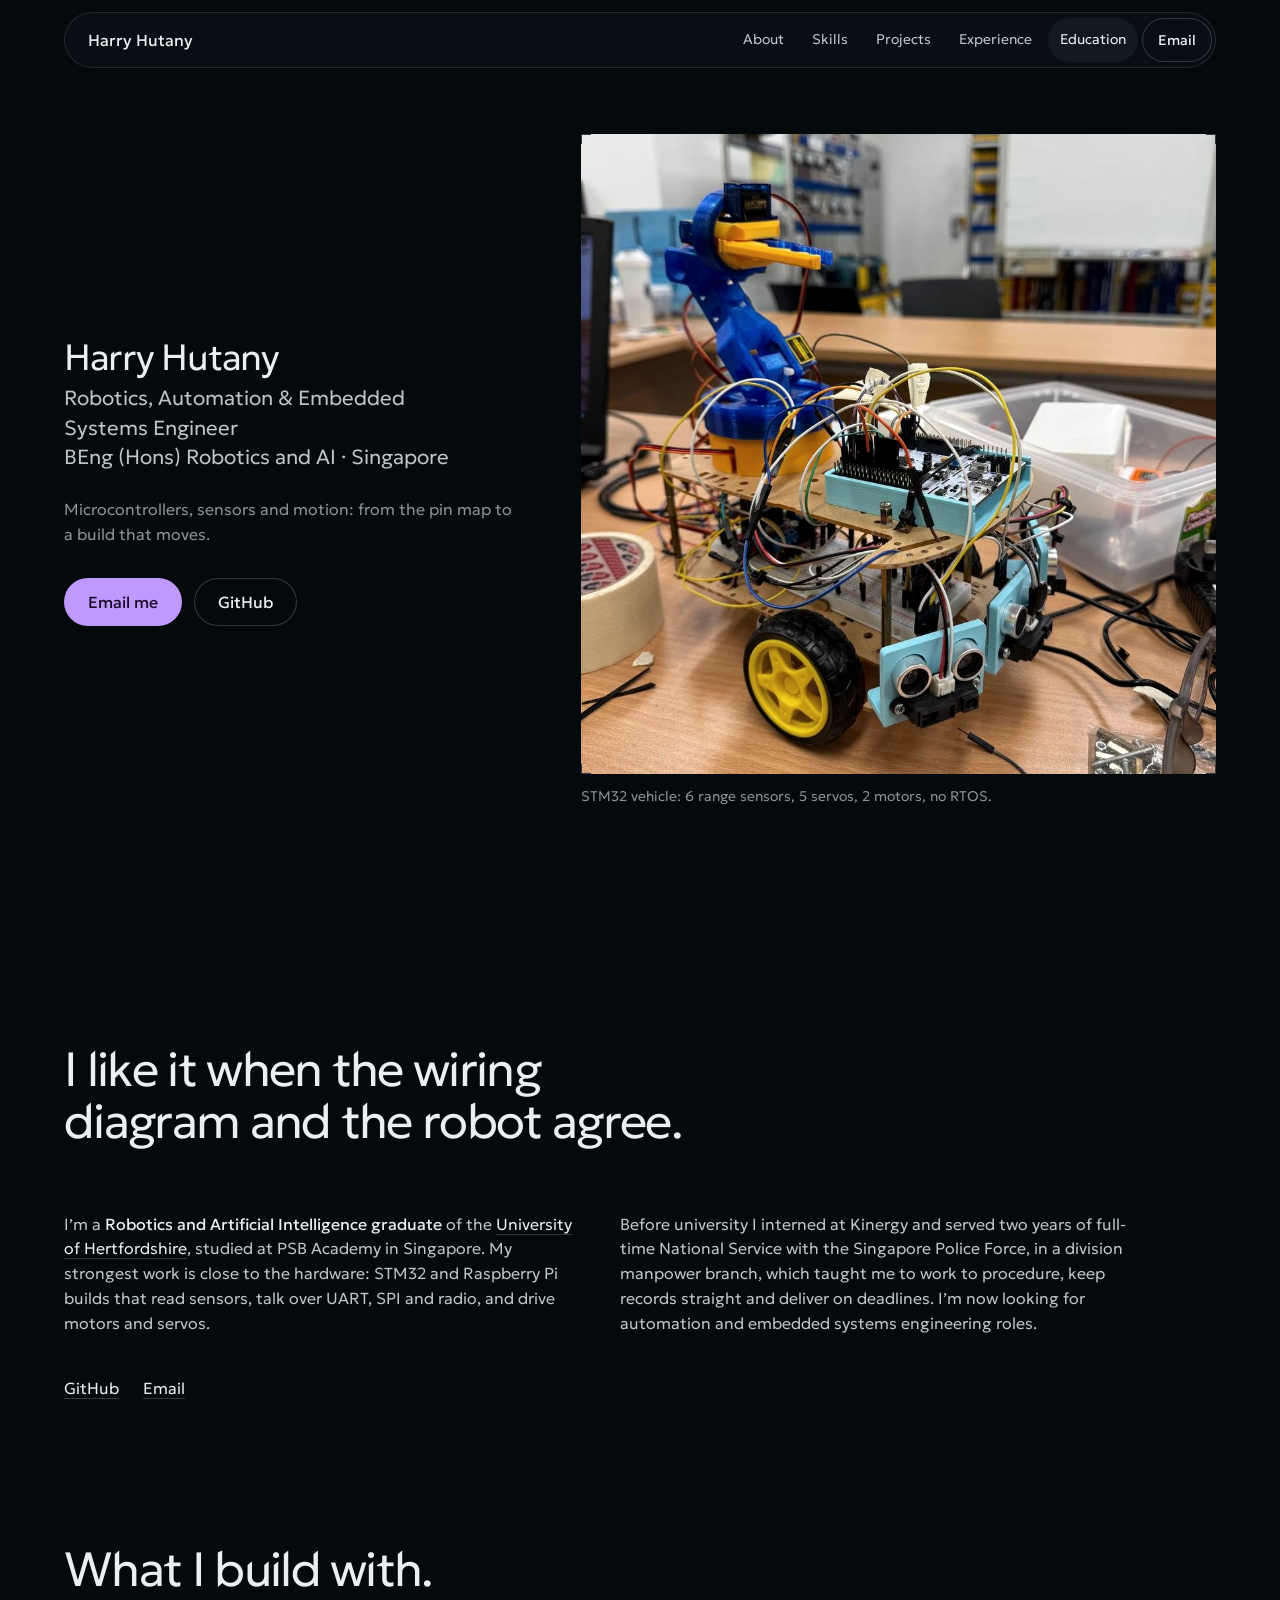
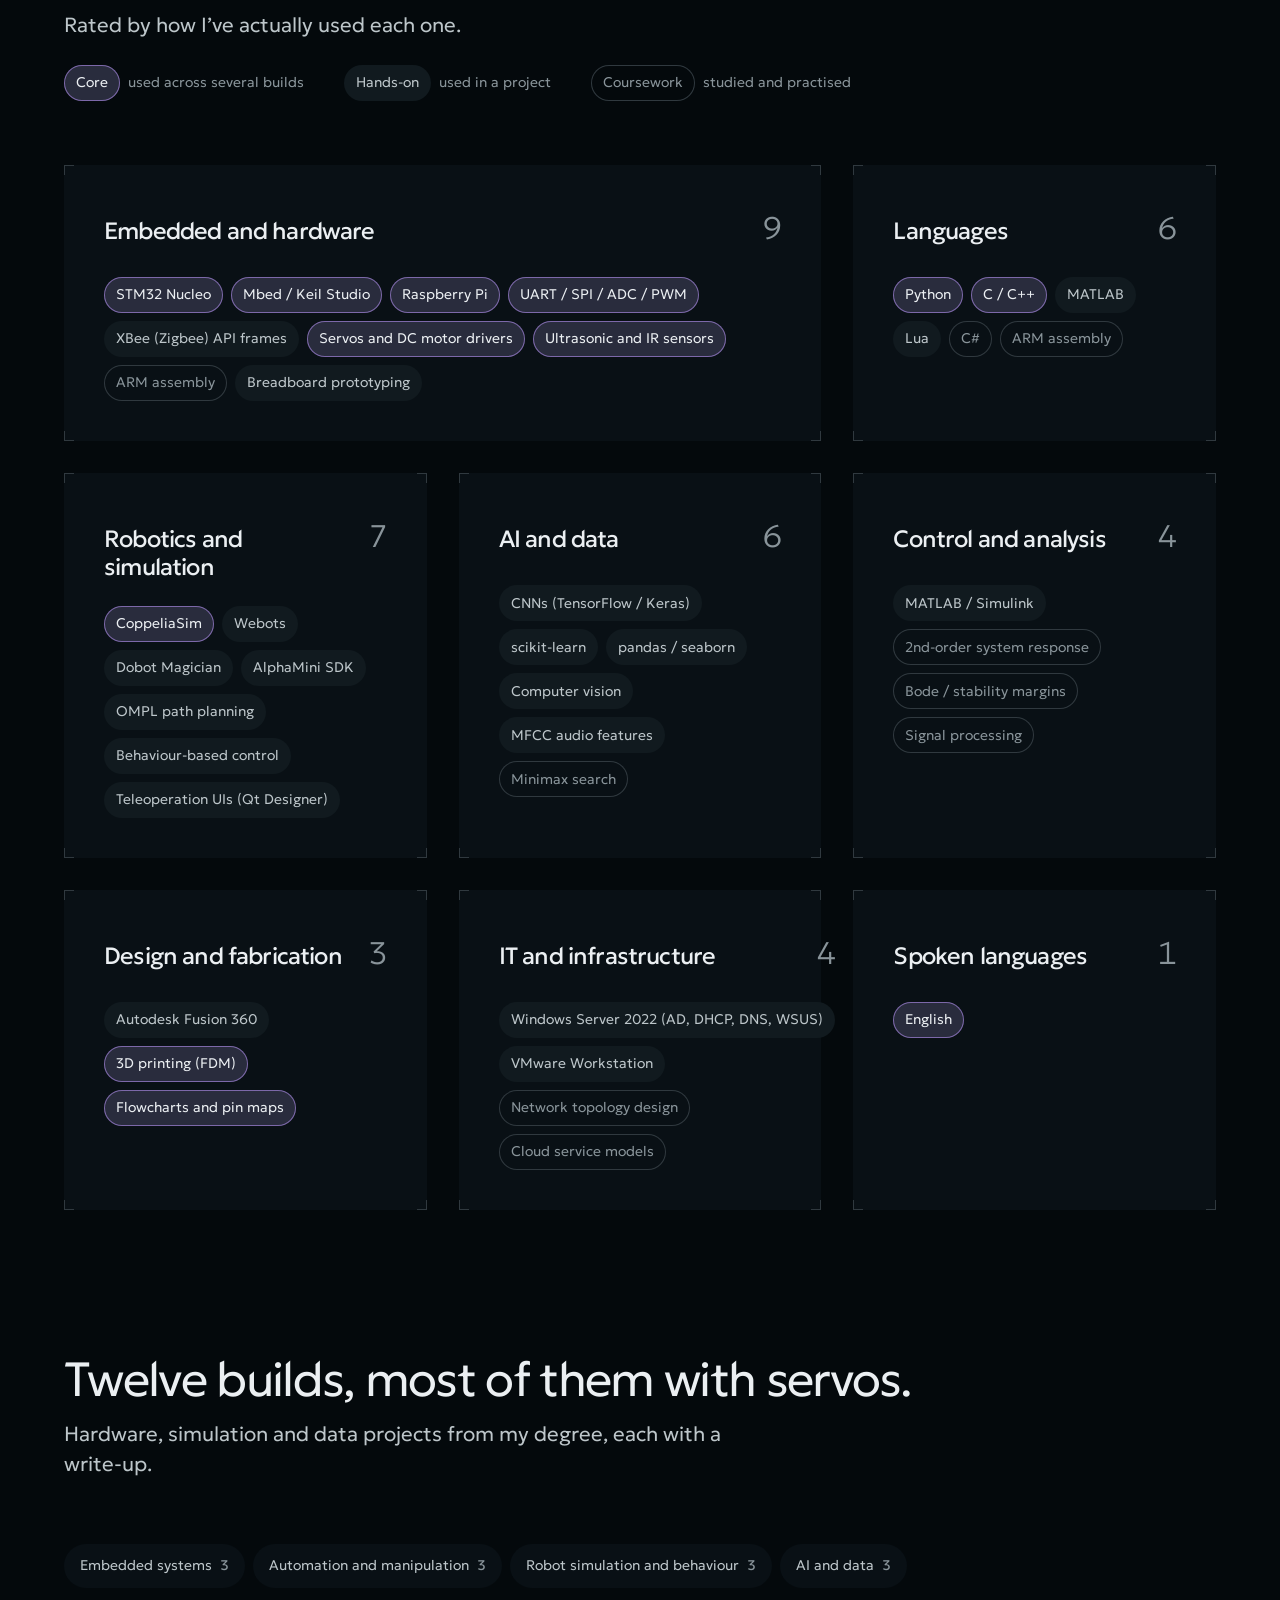
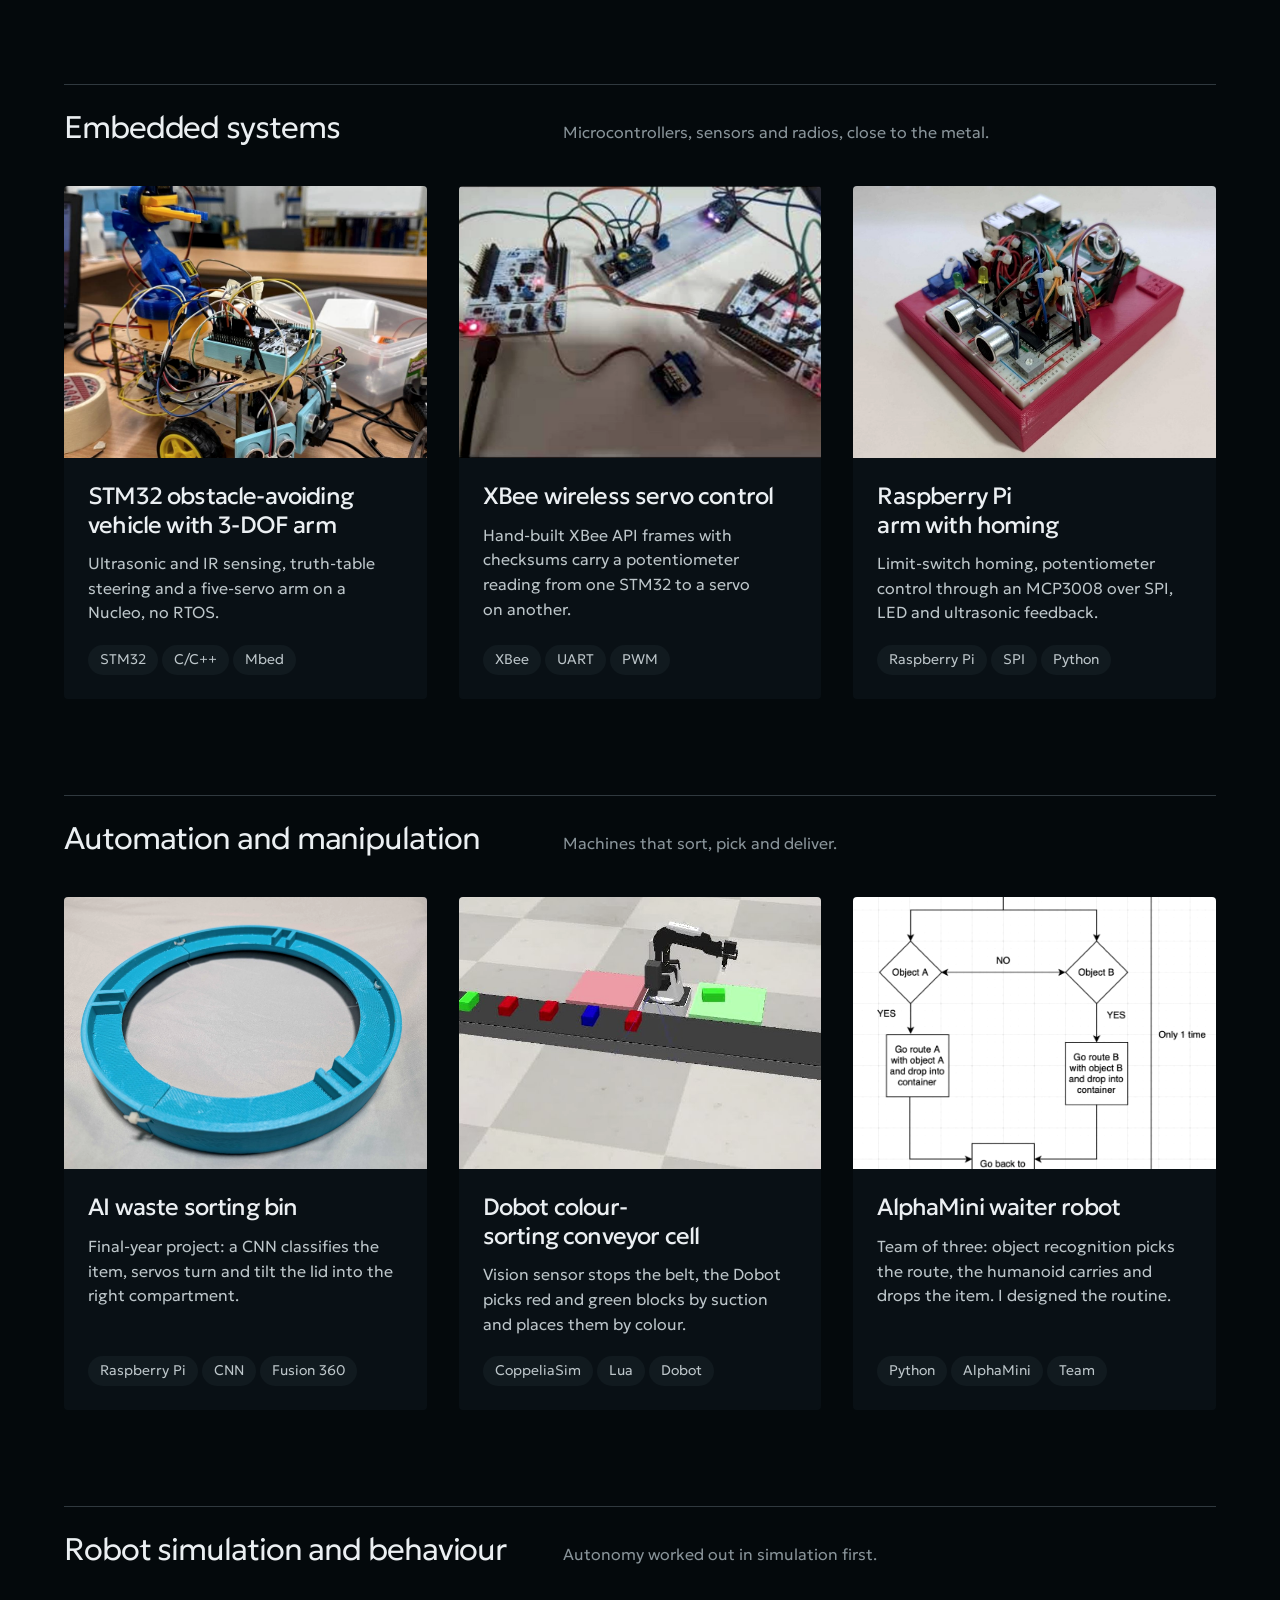
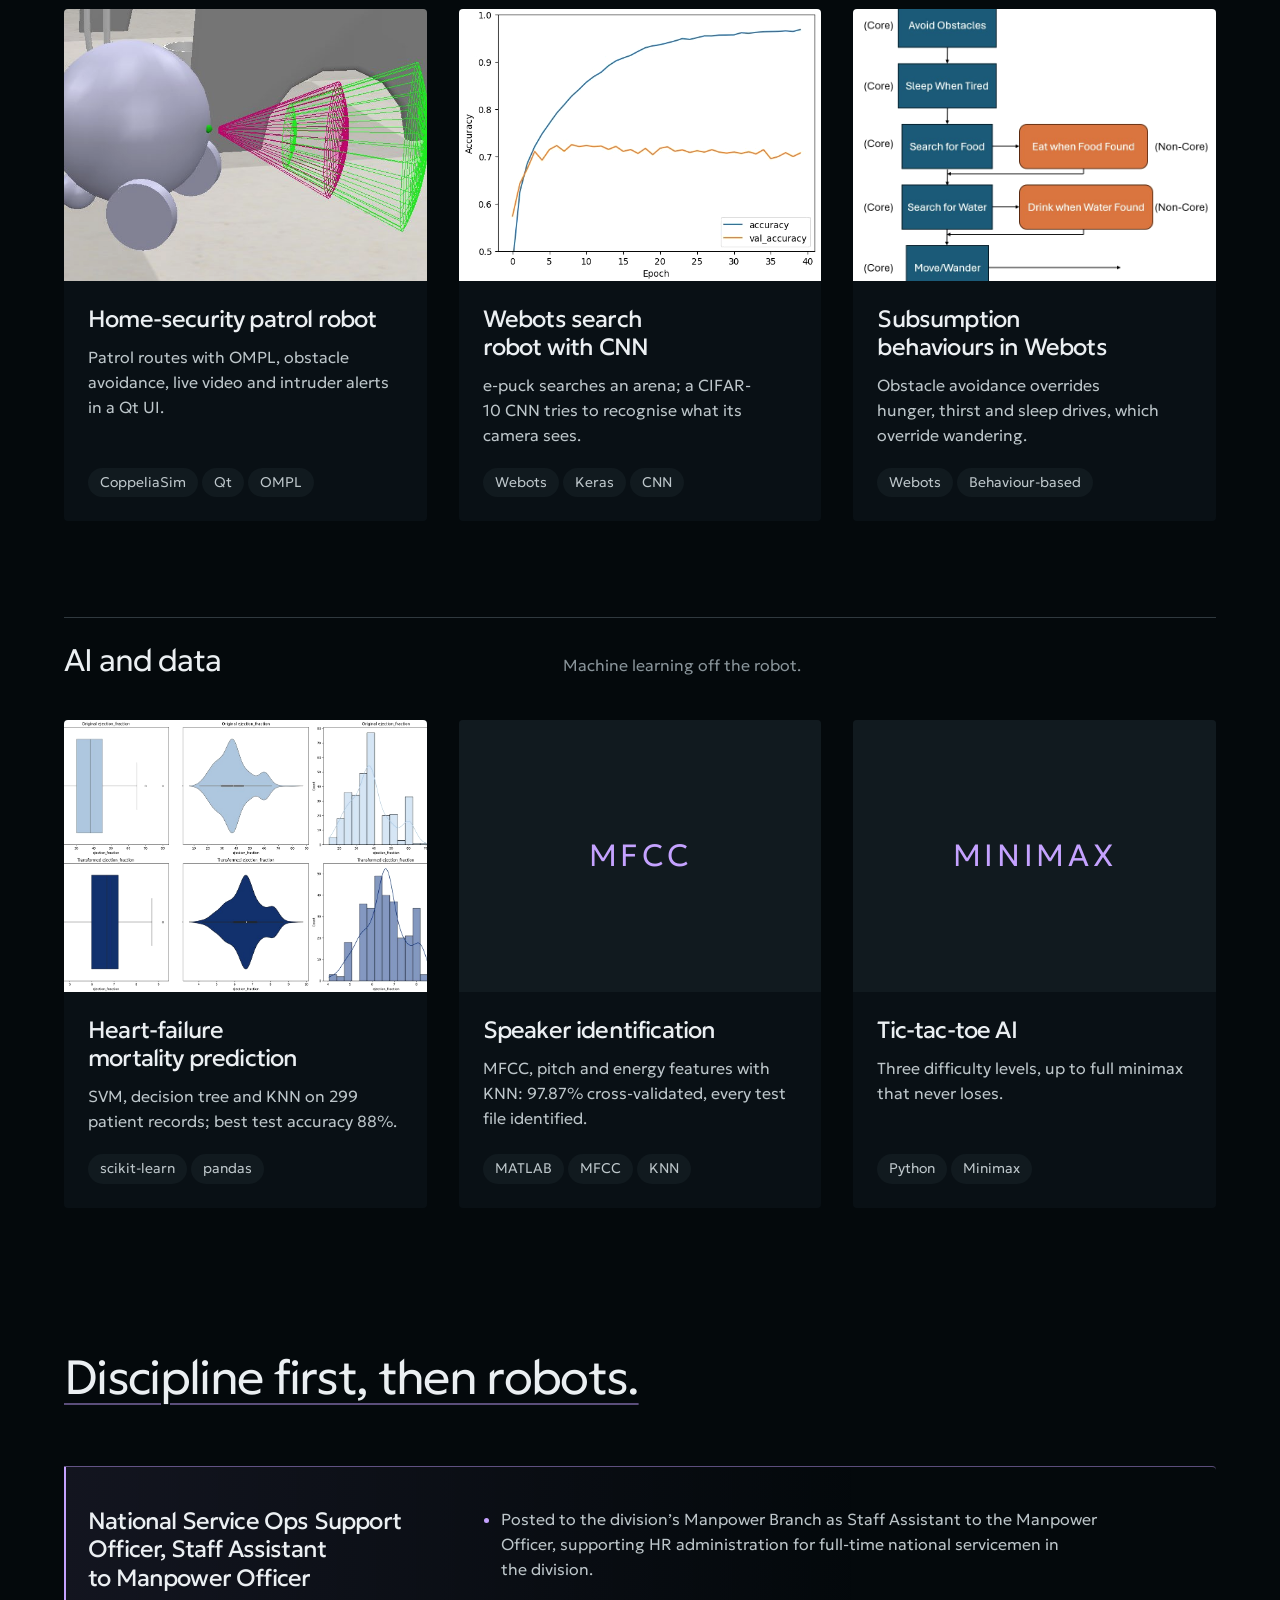
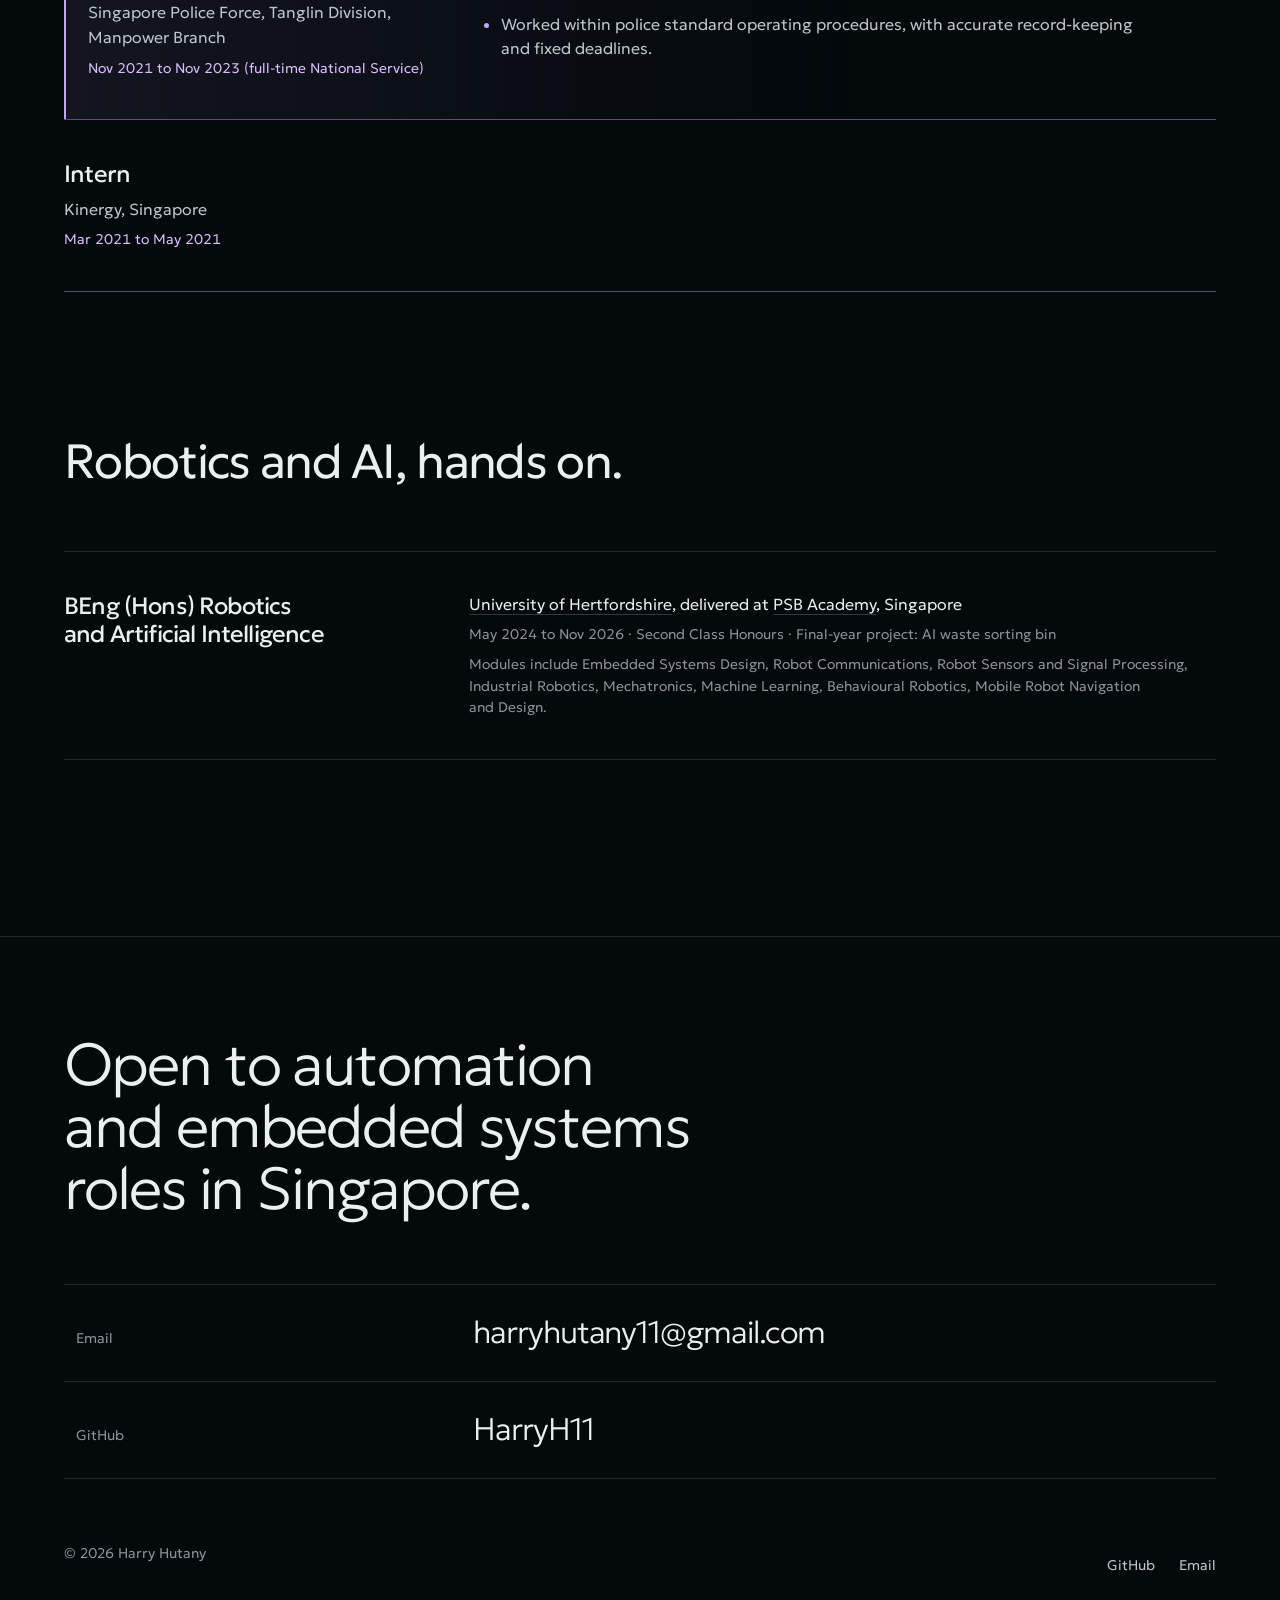
==== commit 2d7901f3: "Set URLs for the HarryHutany project site" ====
--- a/index.html
+++ b/index.html
@@ -7,12 +7,12 @@
   <meta name="theme-color" content="#06090c">
   <meta name="description" content="Portfolio of Harry Hutany, BEng (Hons) Robotics and AI graduate in Singapore: embedded systems on STM32 and Raspberry Pi, industrial automation and robot simulation.">
   <link rel="icon" href="assets/favicon.svg" type="image/svg+xml">
-  <link rel="canonical" href="https://harryh11.github.io/">
+  <link rel="canonical" href="https://harryh11.github.io/HarryHutany/">
   <meta property="og:type" content="website">
   <meta property="og:title" content="Harry Hutany, Robotics &amp; Automation Engineer">
   <meta property="og:description" content="Embedded systems, automation and robot simulation, from pin map to working build.">
-  <meta property="og:image" content="https://harryh11.github.io/assets/work/stm32-vehicle.jpg">
-  <meta property="og:url" content="https://harryh11.github.io/">
+  <meta property="og:image" content="https://harryh11.github.io/HarryHutany/assets/work/stm32-vehicle.jpg">
+  <meta property="og:url" content="https://harryh11.github.io/HarryHutany/">
   <meta name="twitter:card" content="summary_large_image">
   <script>document.documentElement.classList.add('js');</script>
   <link rel="preconnect" href="https://fonts.googleapis.com">
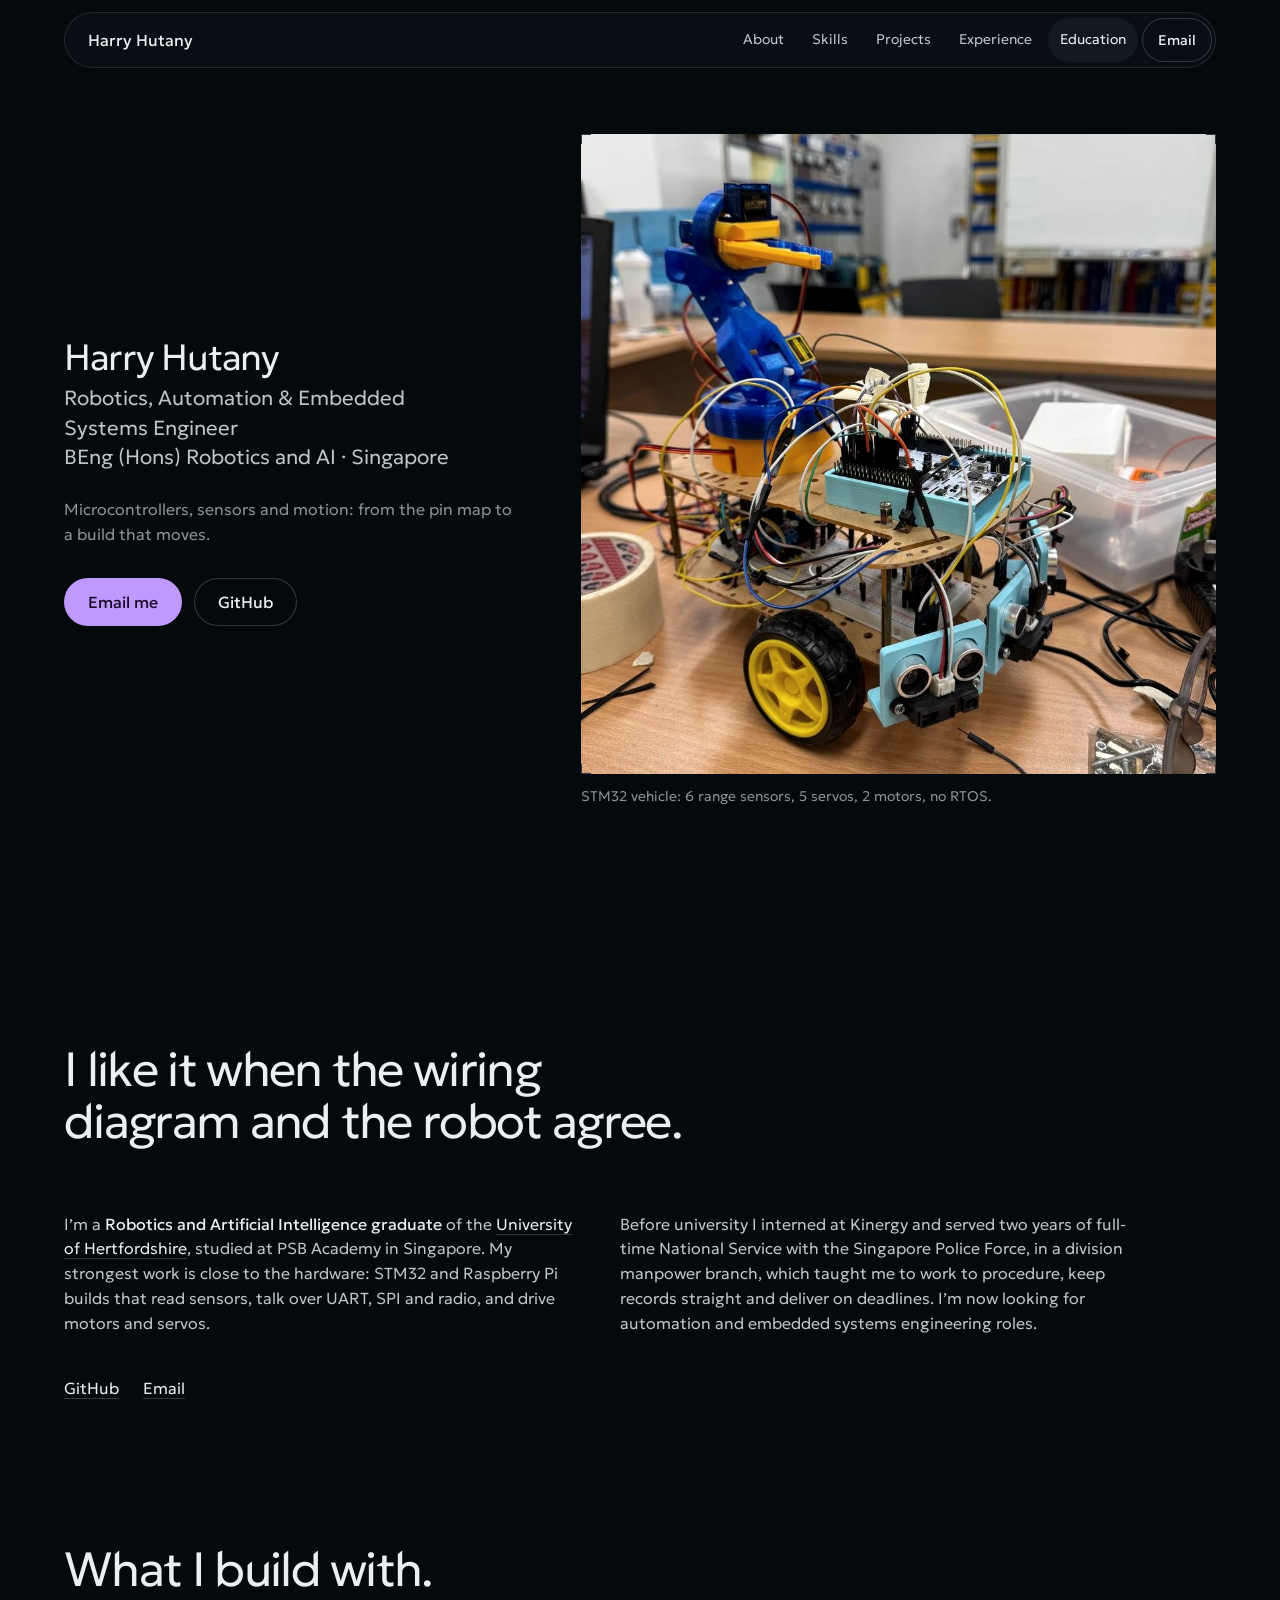
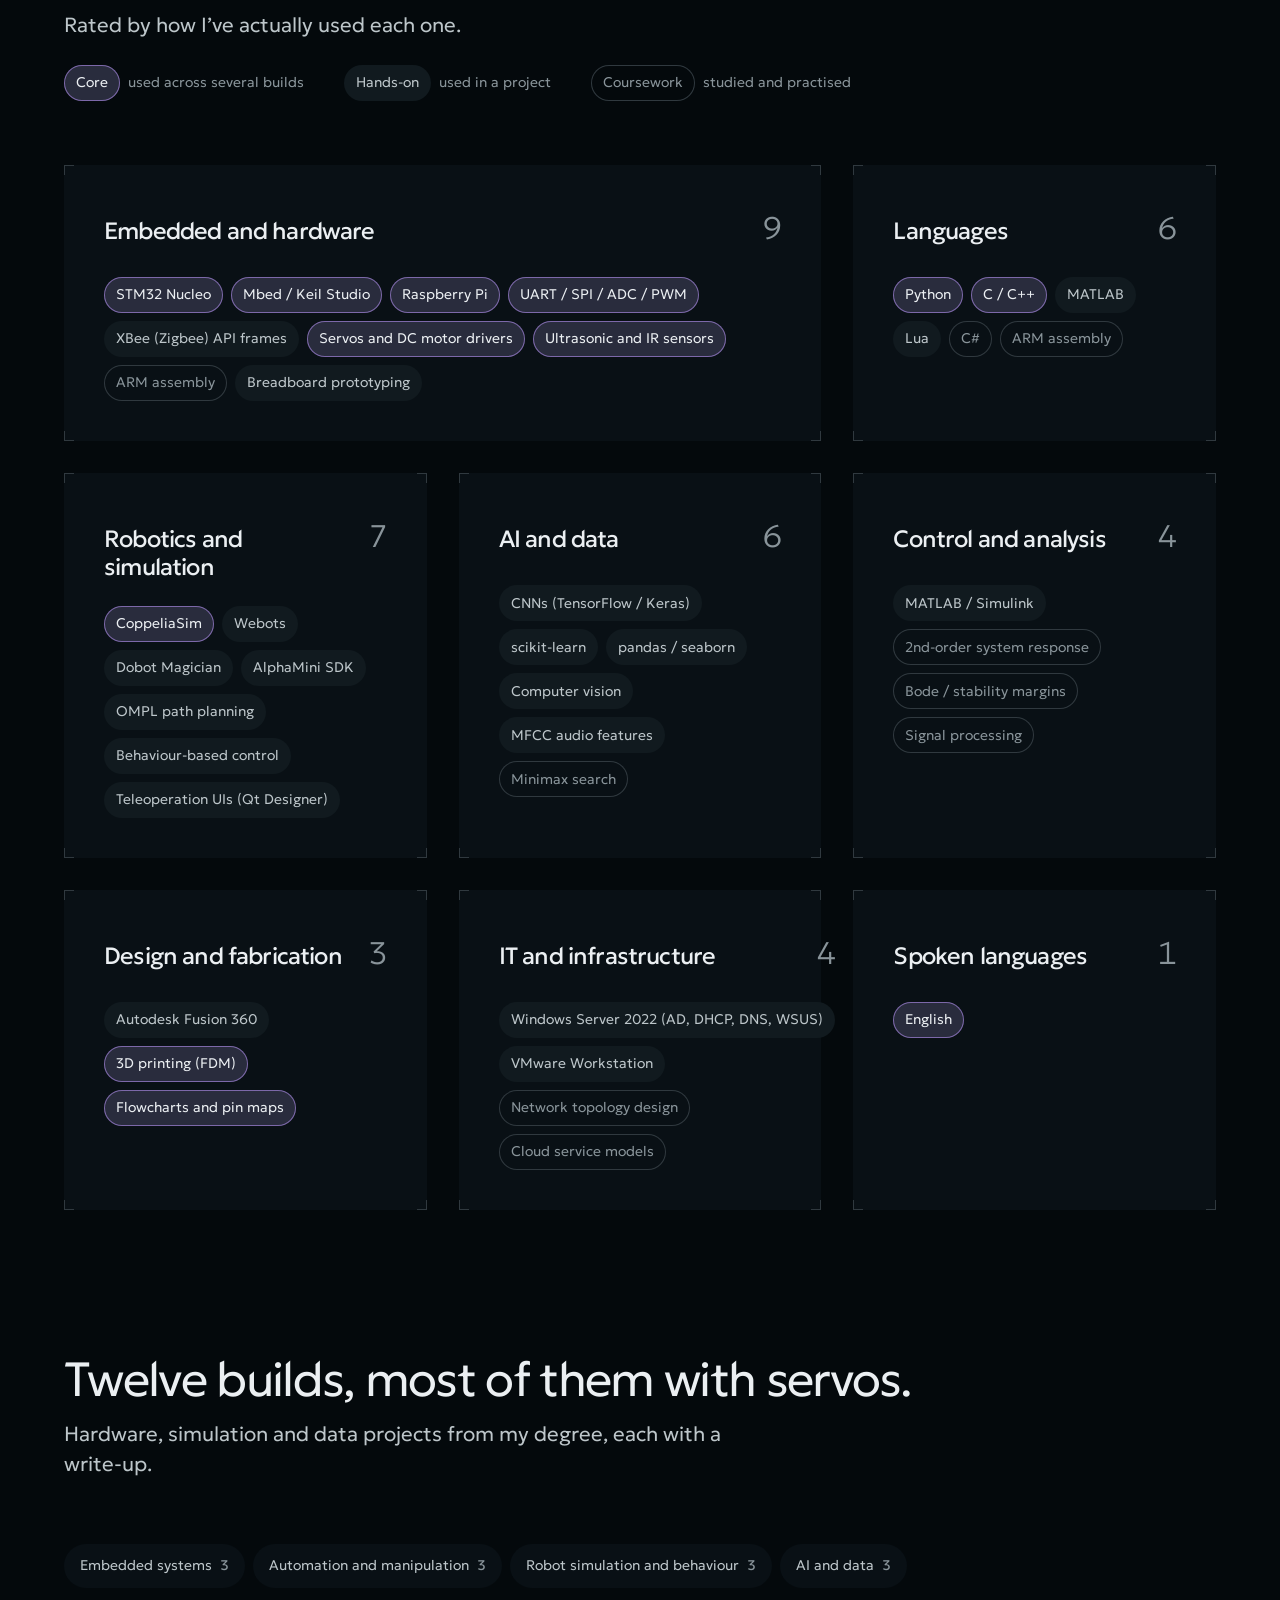
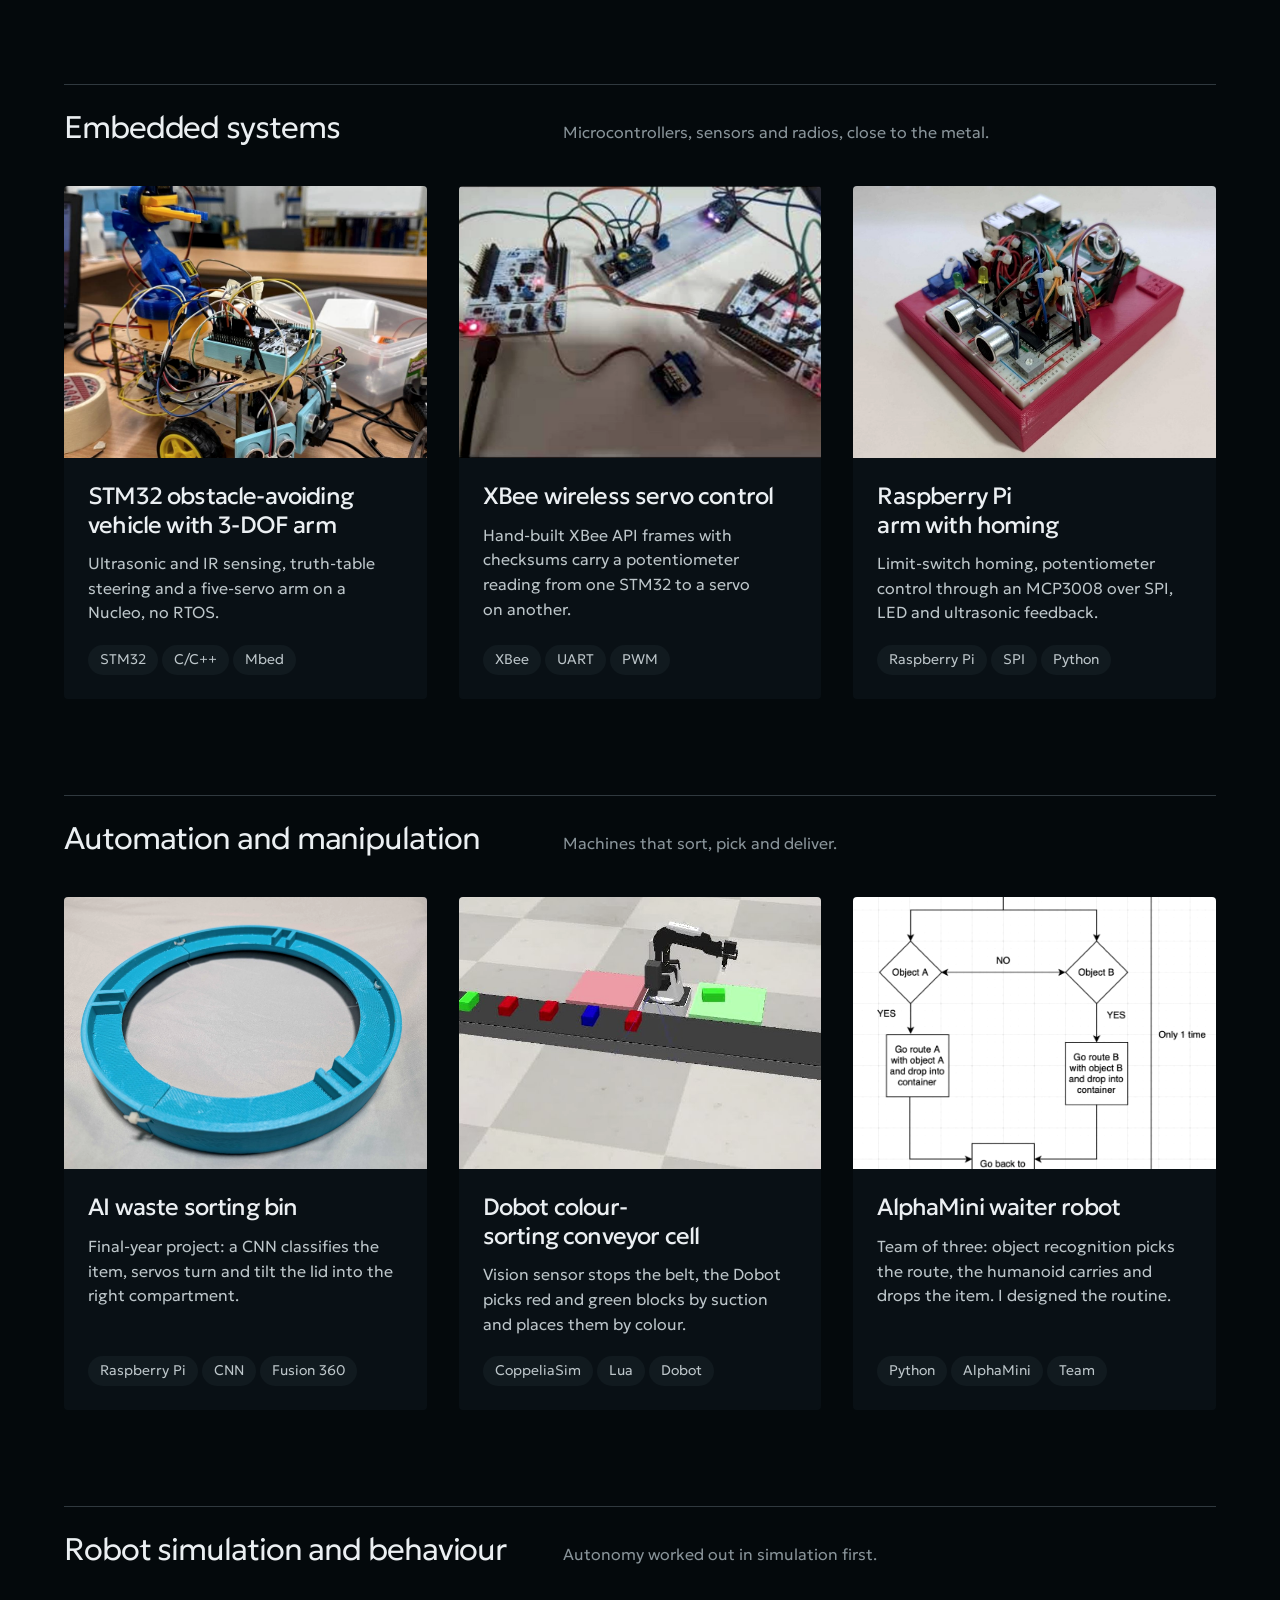
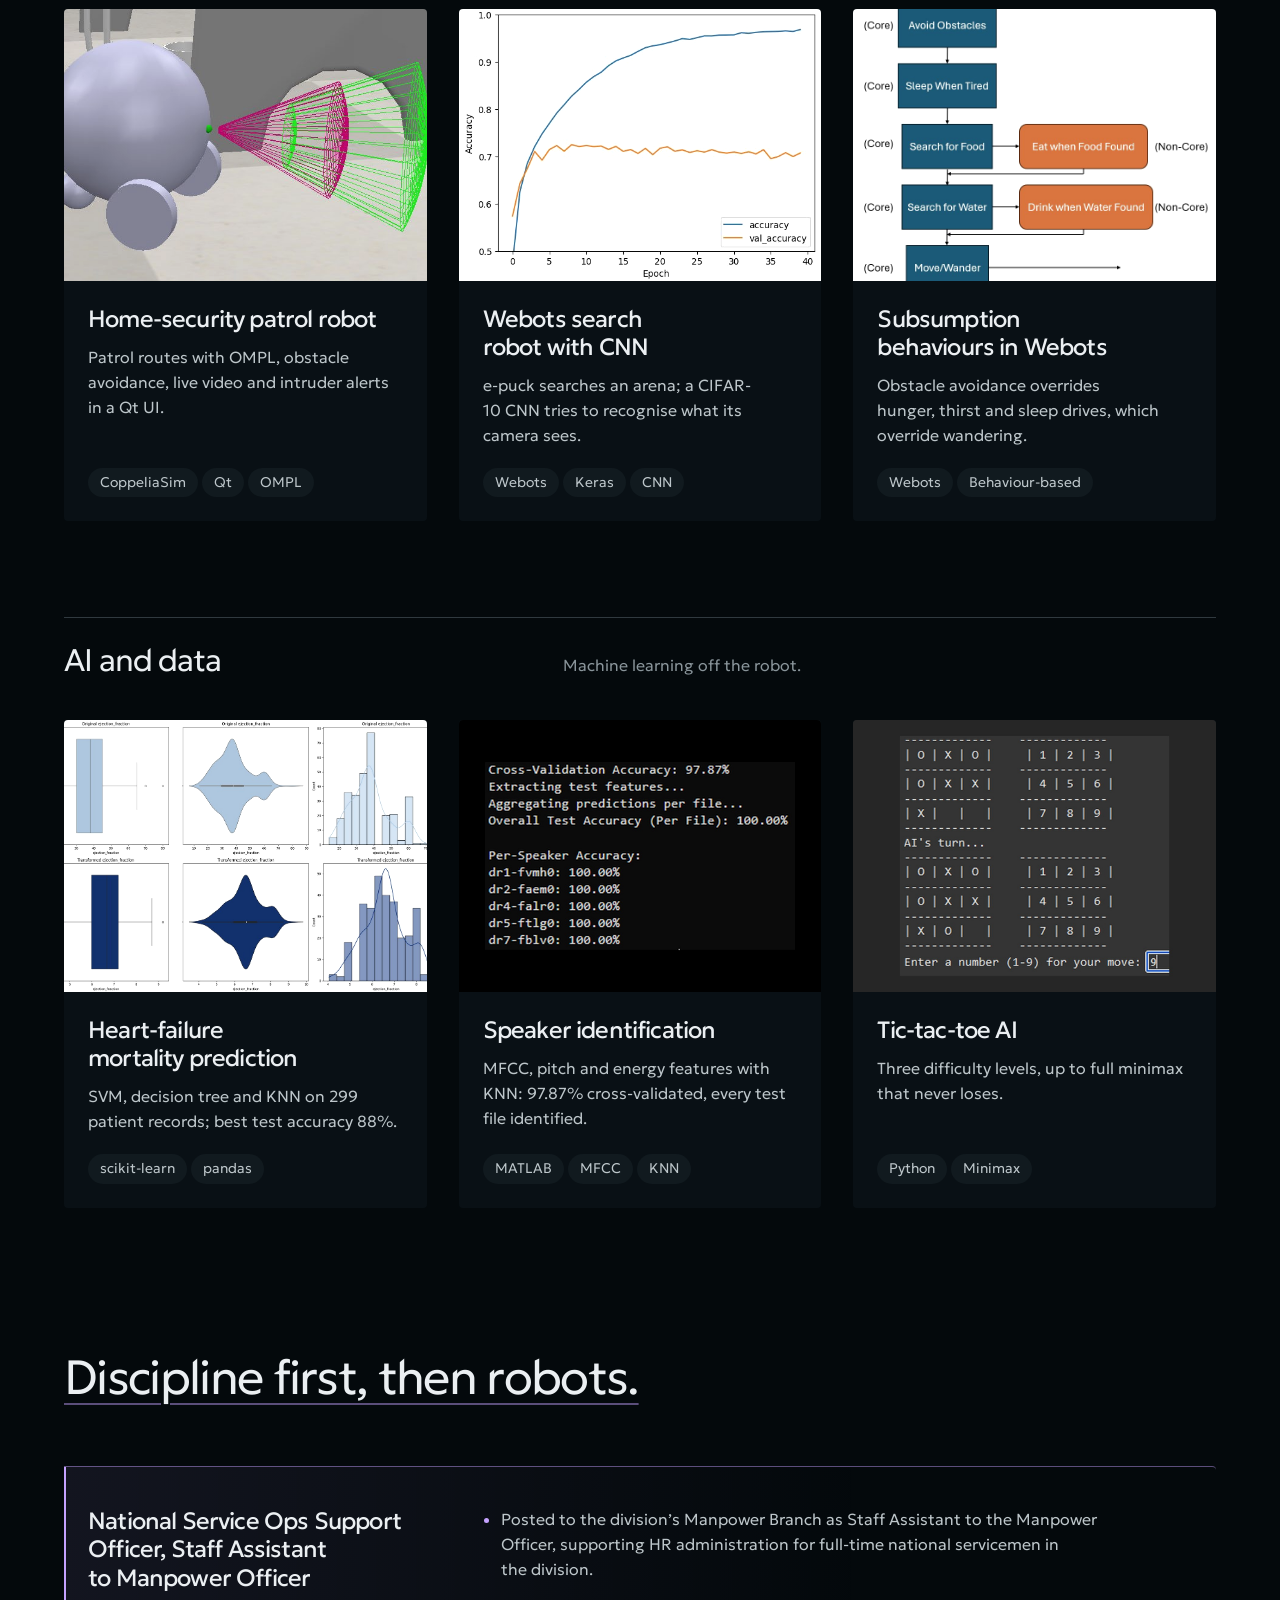
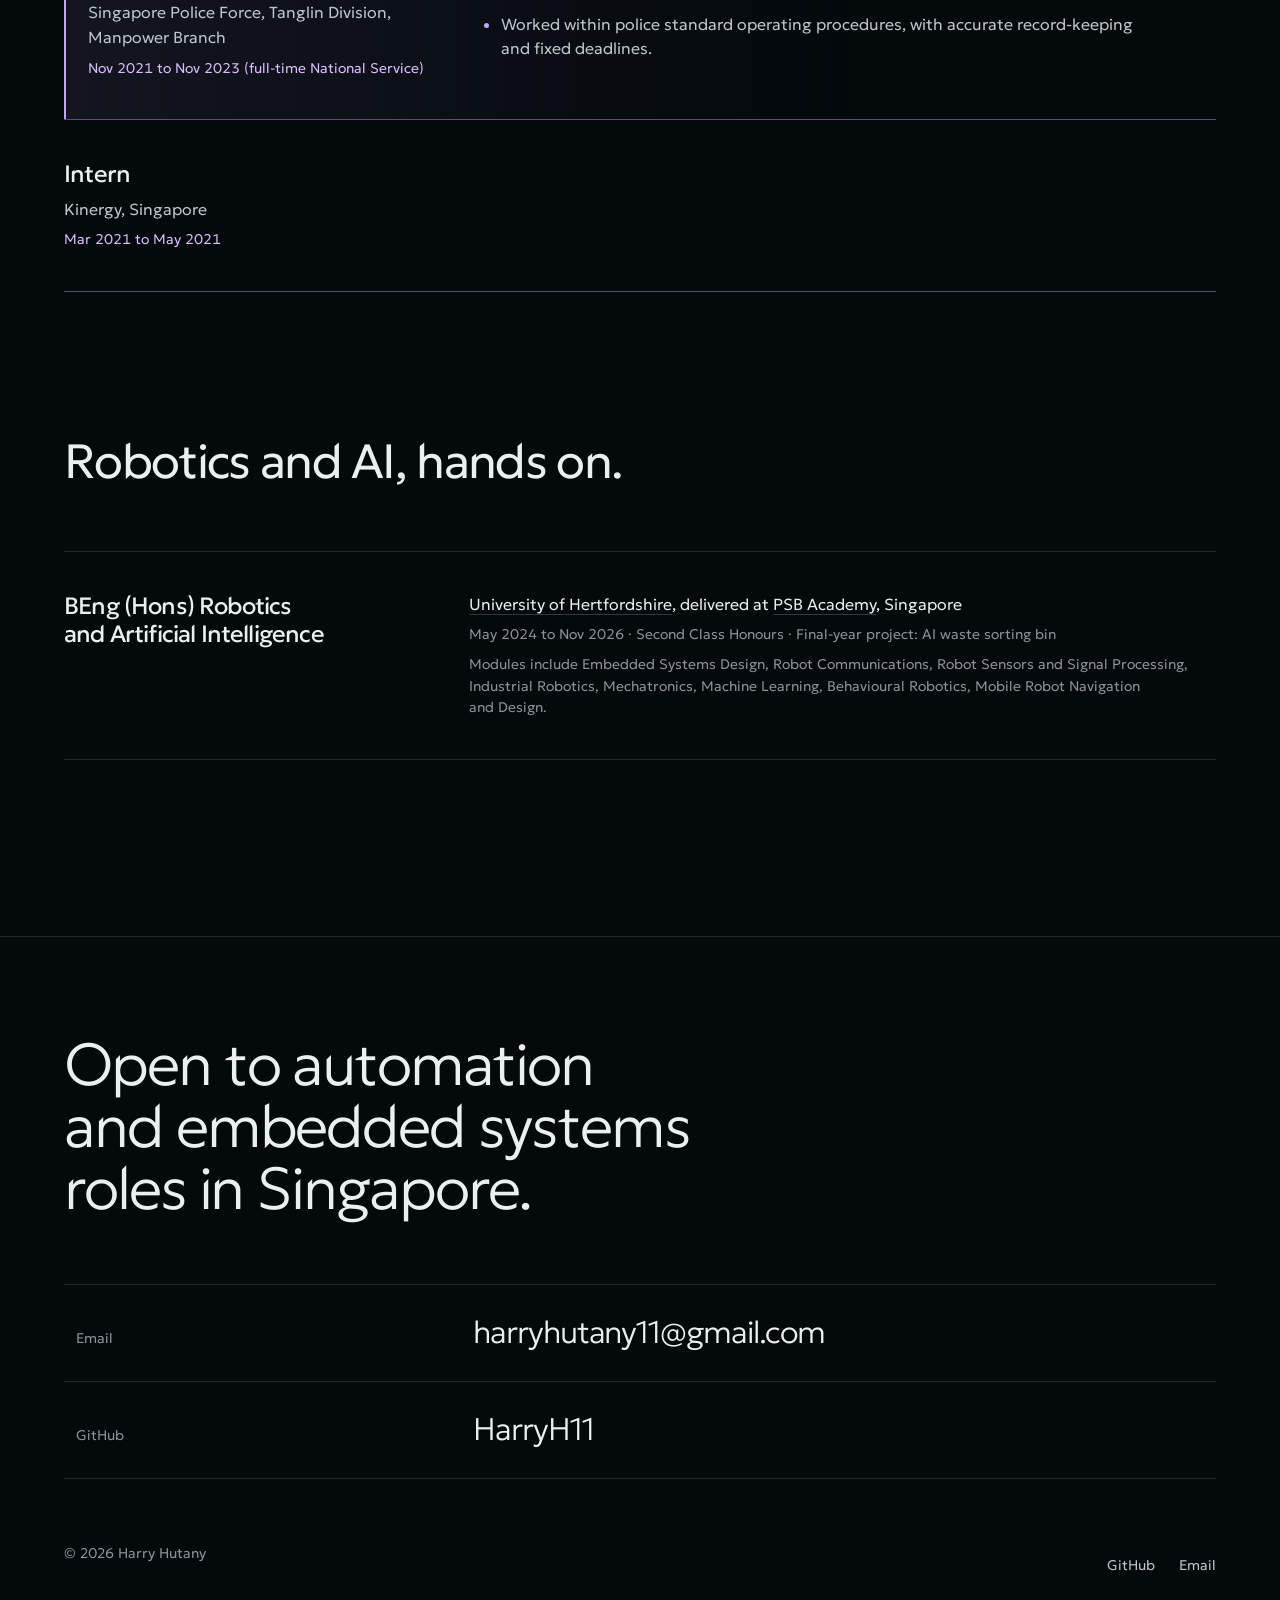
==== commit c8d4f751: "Add images for speaker ID and tic-tac-toe projects" ====
--- a/index.html
+++ b/index.html
@@ -242,7 +242,7 @@
             </div>
           </article>
           <article class="card">
-            <figure class="card__pic card__pic--type" aria-hidden="true"><span>MFCC</span></figure>
+            <figure class="card__pic"><img src="assets/work/speaker-id.jpg" alt="MATLAB output: 97.87% cross-validation accuracy and 100% per-file accuracy for five speakers" loading="lazy" decoding="async"></figure>
             <div class="card__body">
               <h4><a class="card__link proj" href="project.html?id=speaker-id">Speaker identification</a></h4>
               <p>MFCC, pitch and energy features with KNN: 97.87% cross-validated, every test file identified.</p>
@@ -250,7 +250,7 @@
             </div>
           </article>
           <article class="card">
-            <figure class="card__pic card__pic--type" aria-hidden="true"><span>MINIMAX</span></figure>
+            <figure class="card__pic"><img src="assets/work/tictactoe.jpg" alt="Console game of tic-tac-toe ending in a draw against the minimax AI" loading="lazy" decoding="async"></figure>
             <div class="card__body">
               <h4><a class="card__link proj" href="project.html?id=tictactoe-ai">Tic-tac-toe AI</a></h4>
               <p>Three difficulty levels, up to full minimax that never loses.</p>
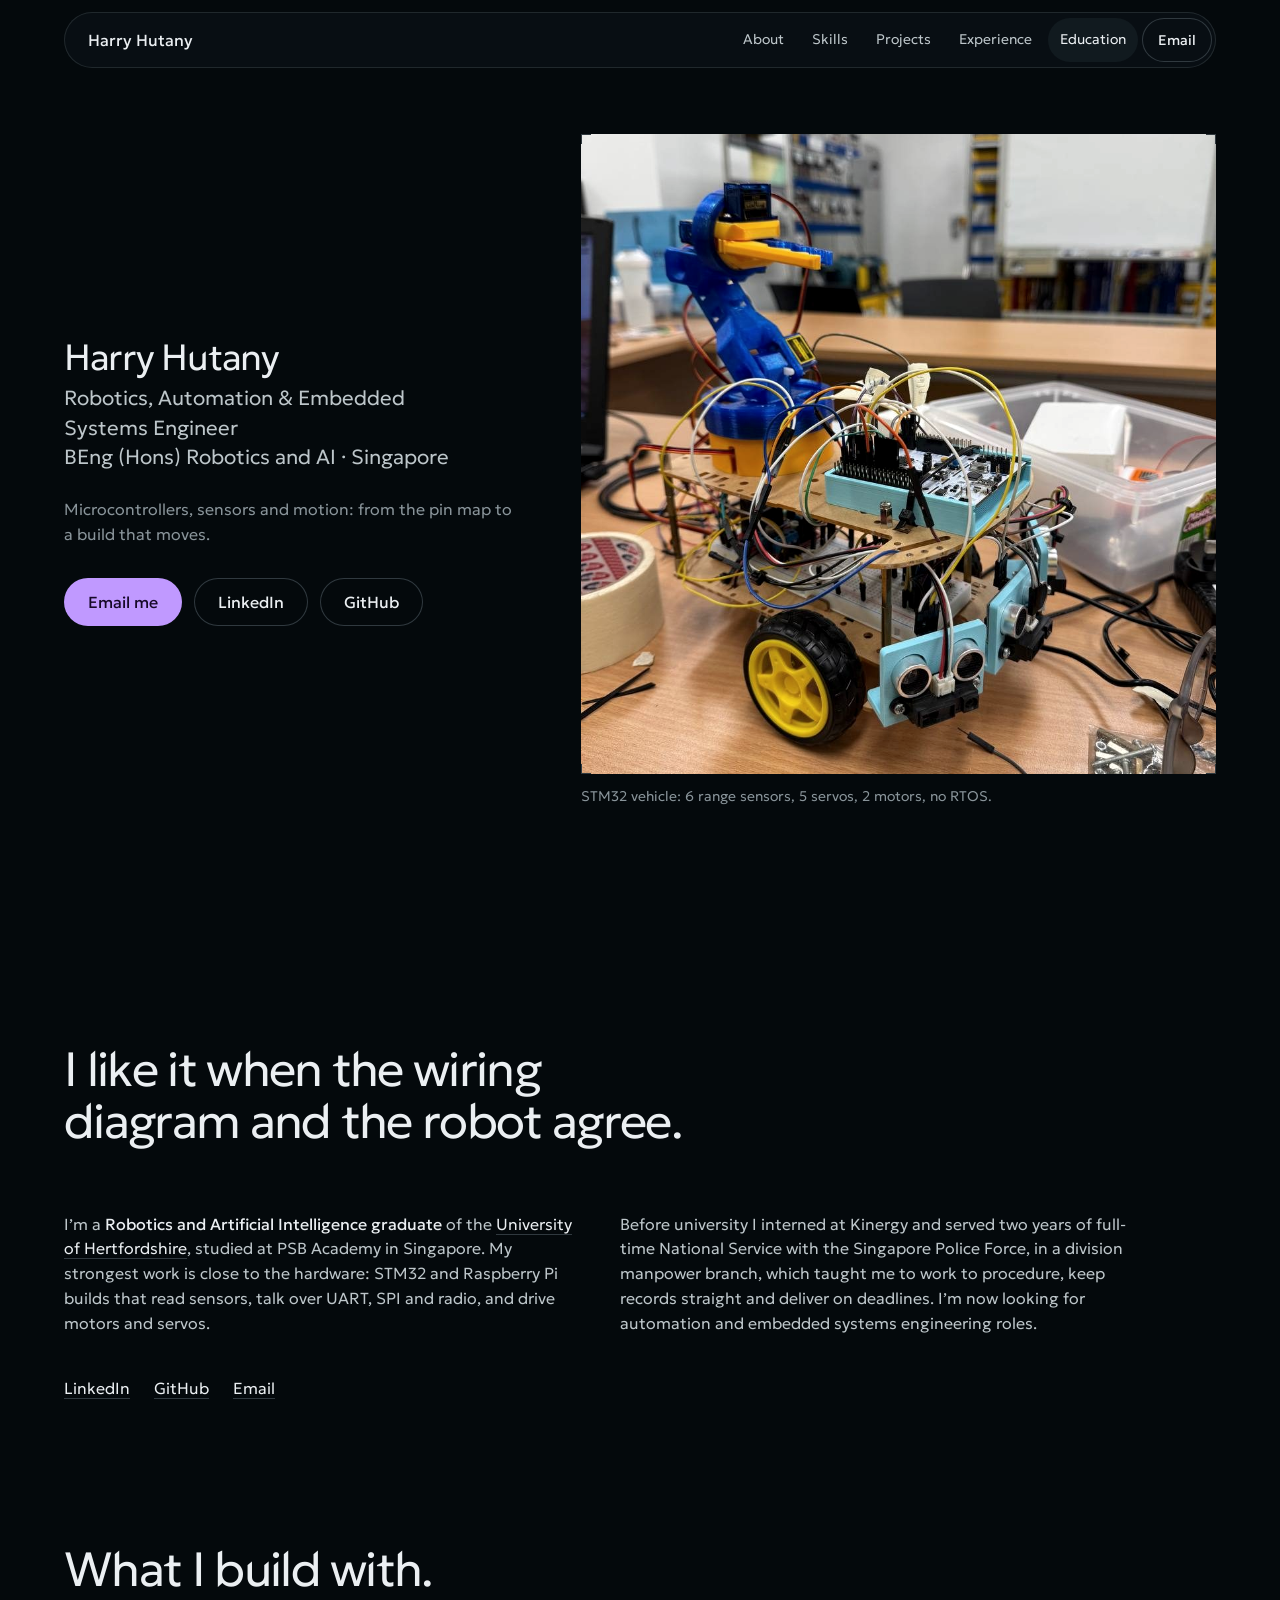
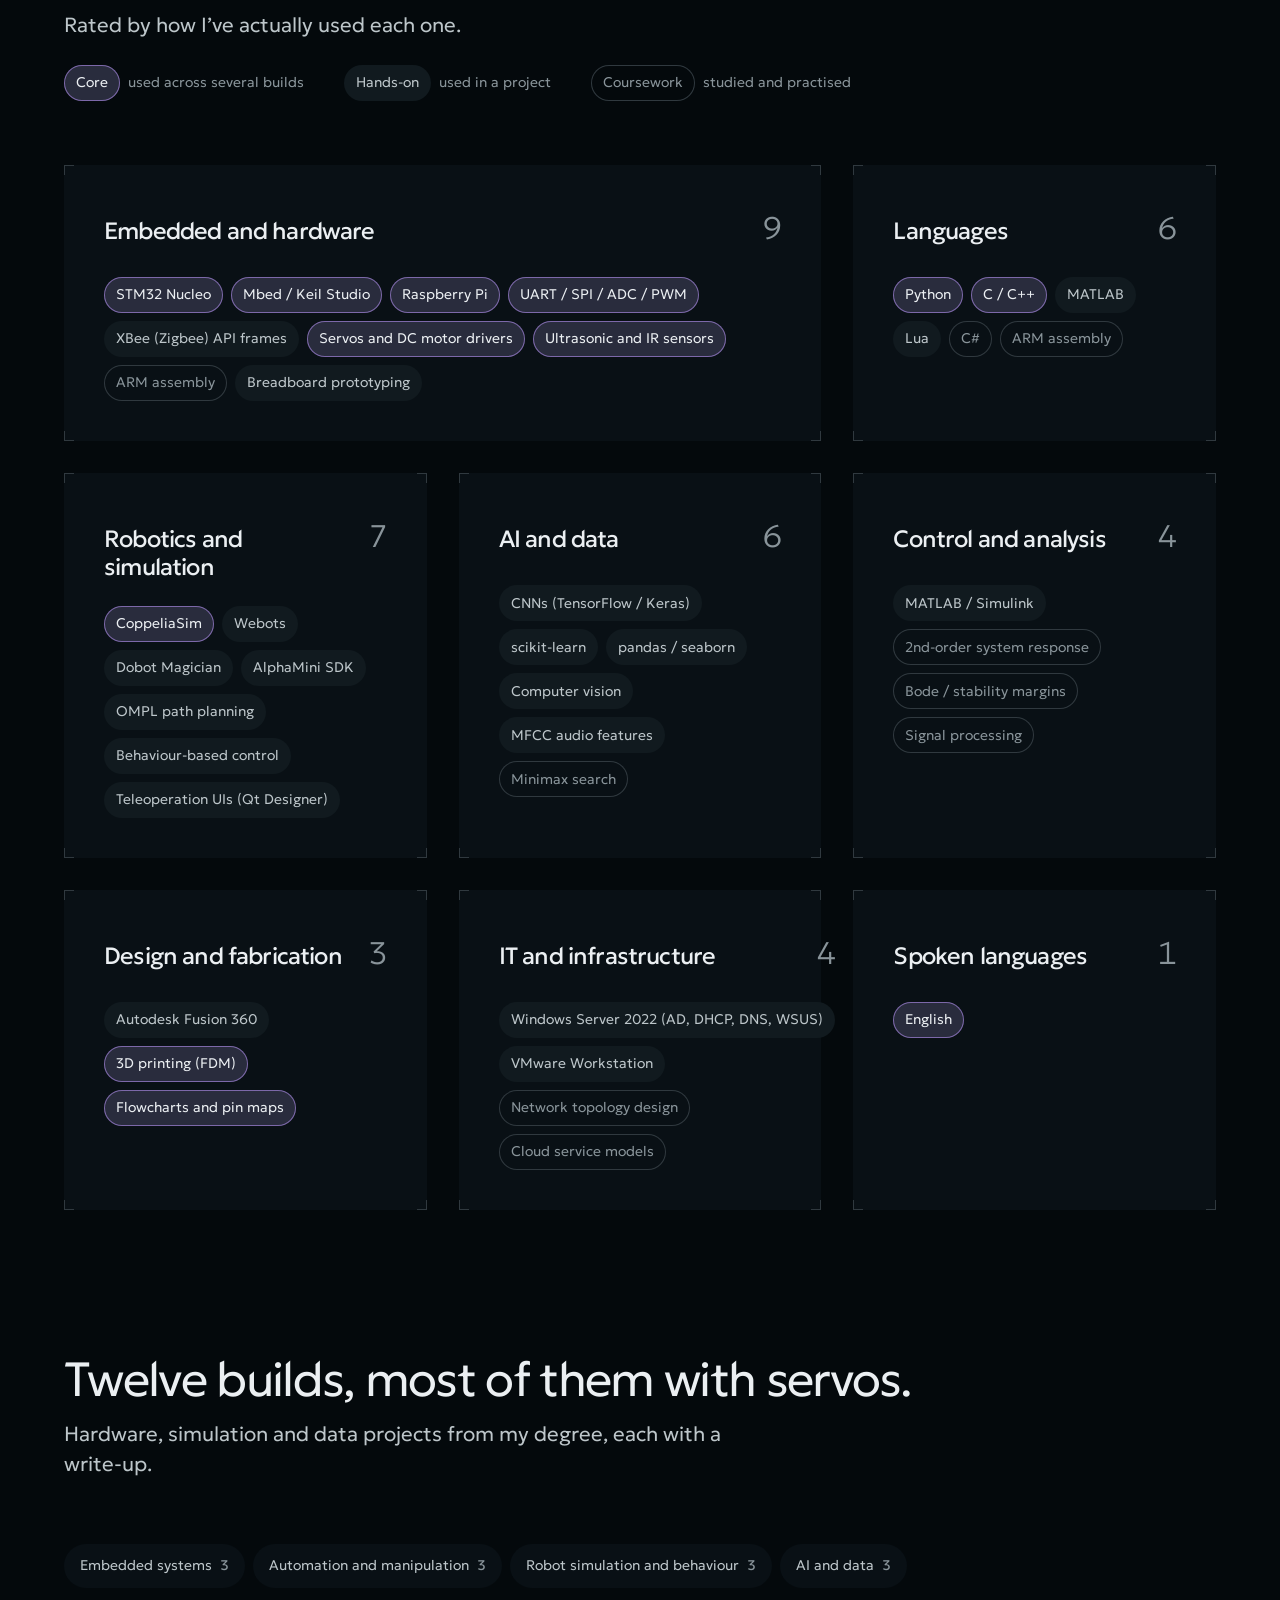
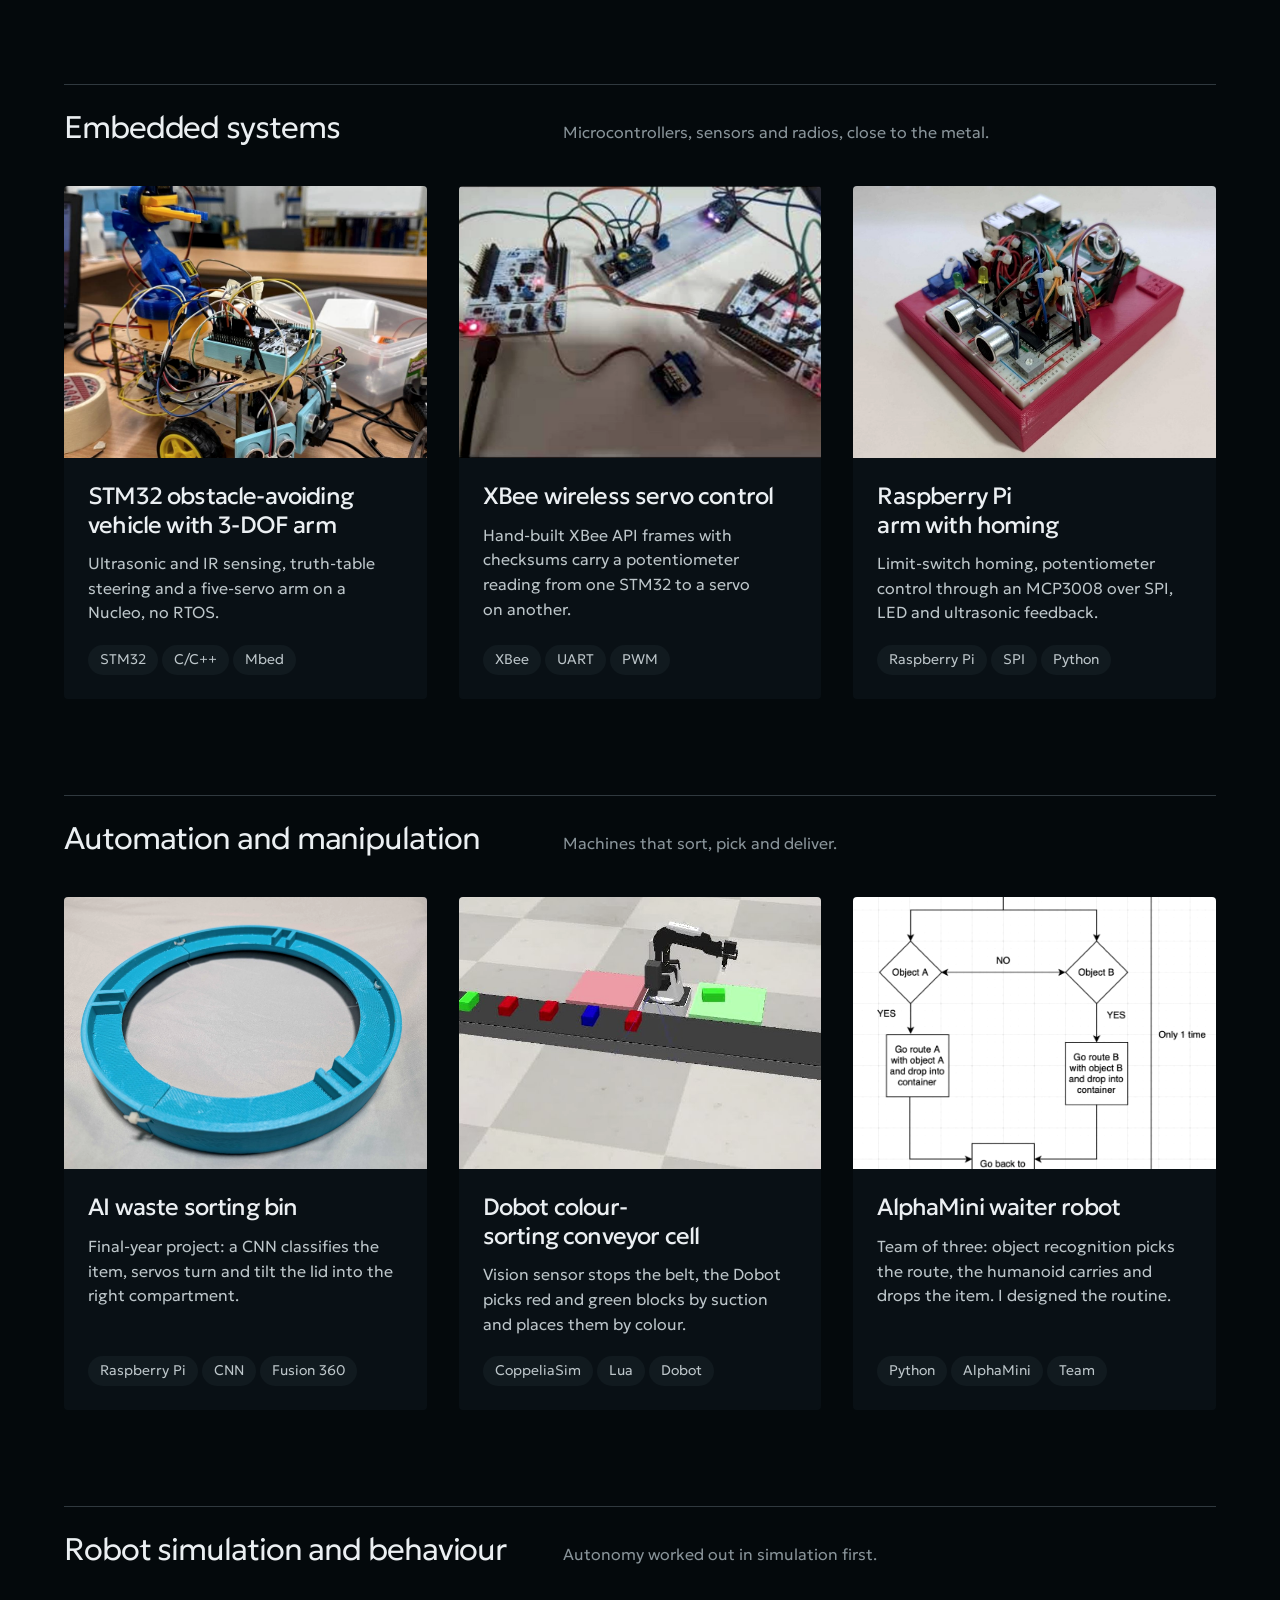
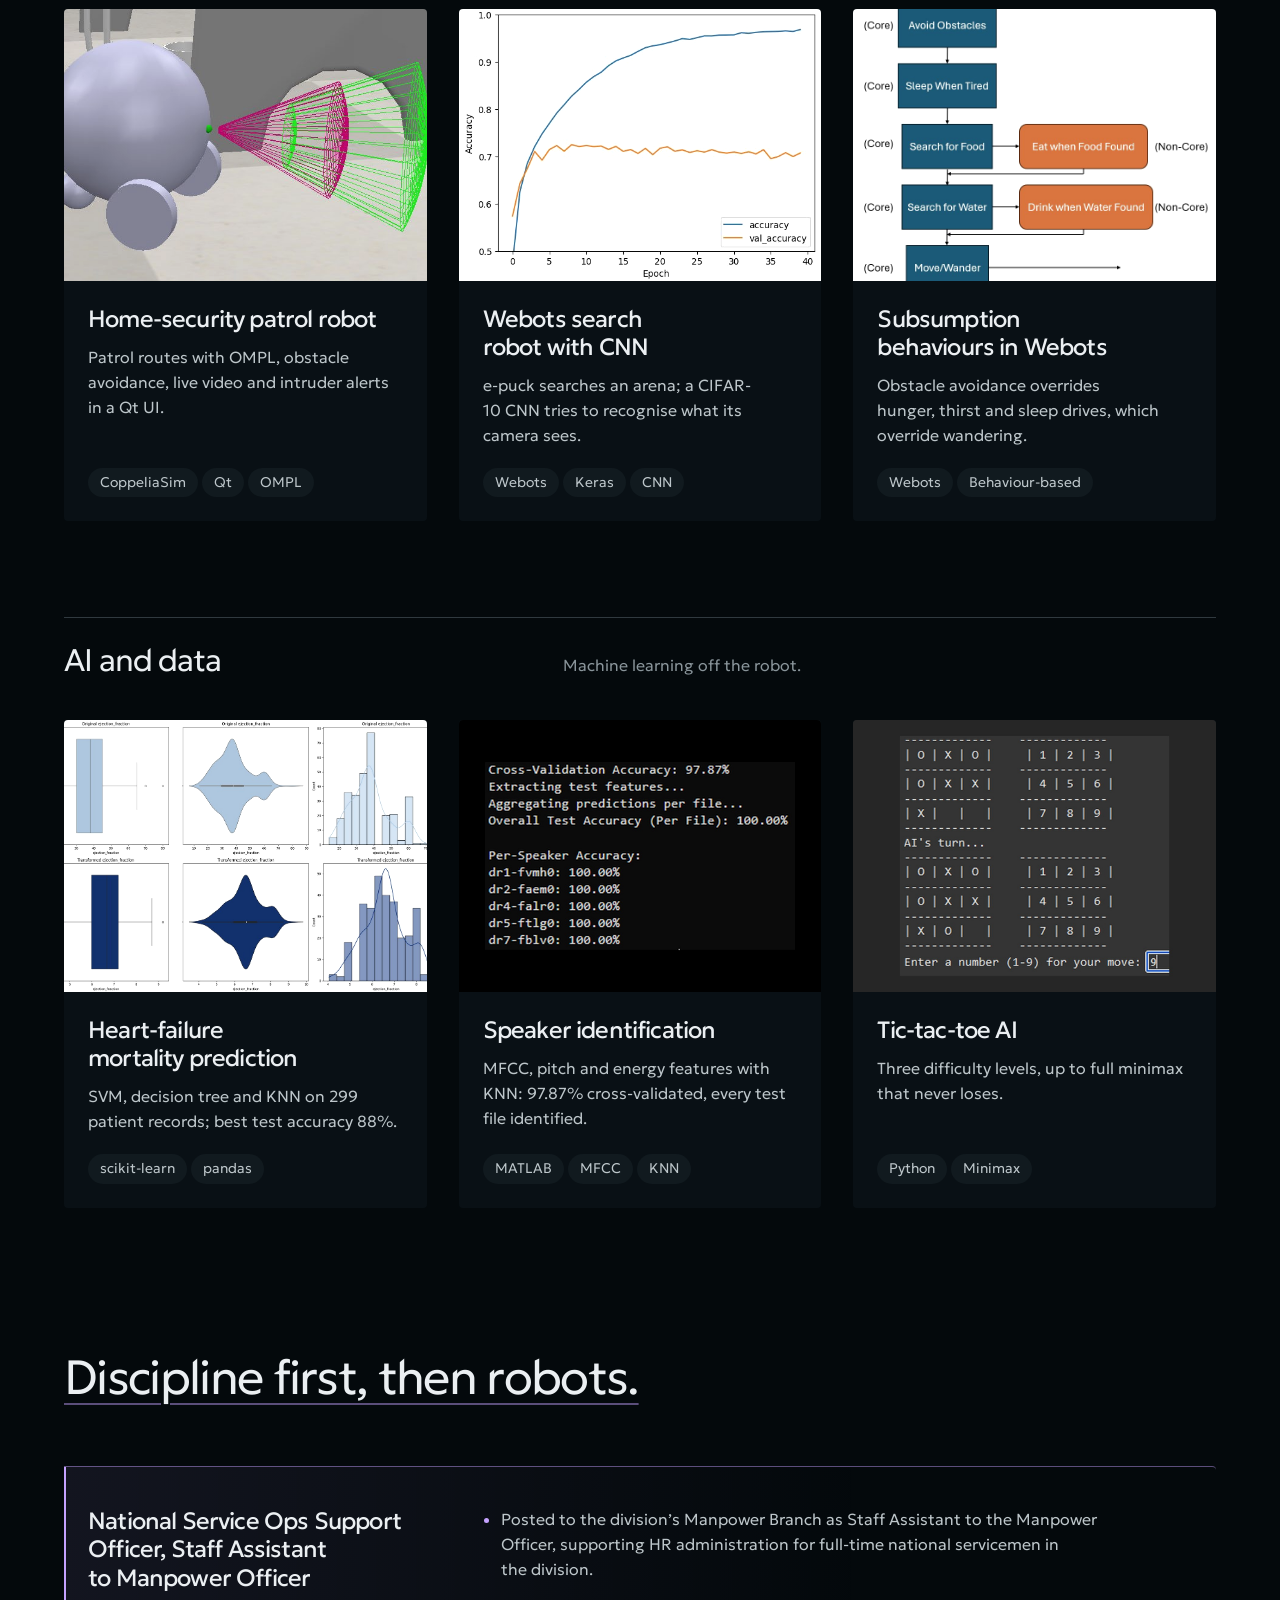
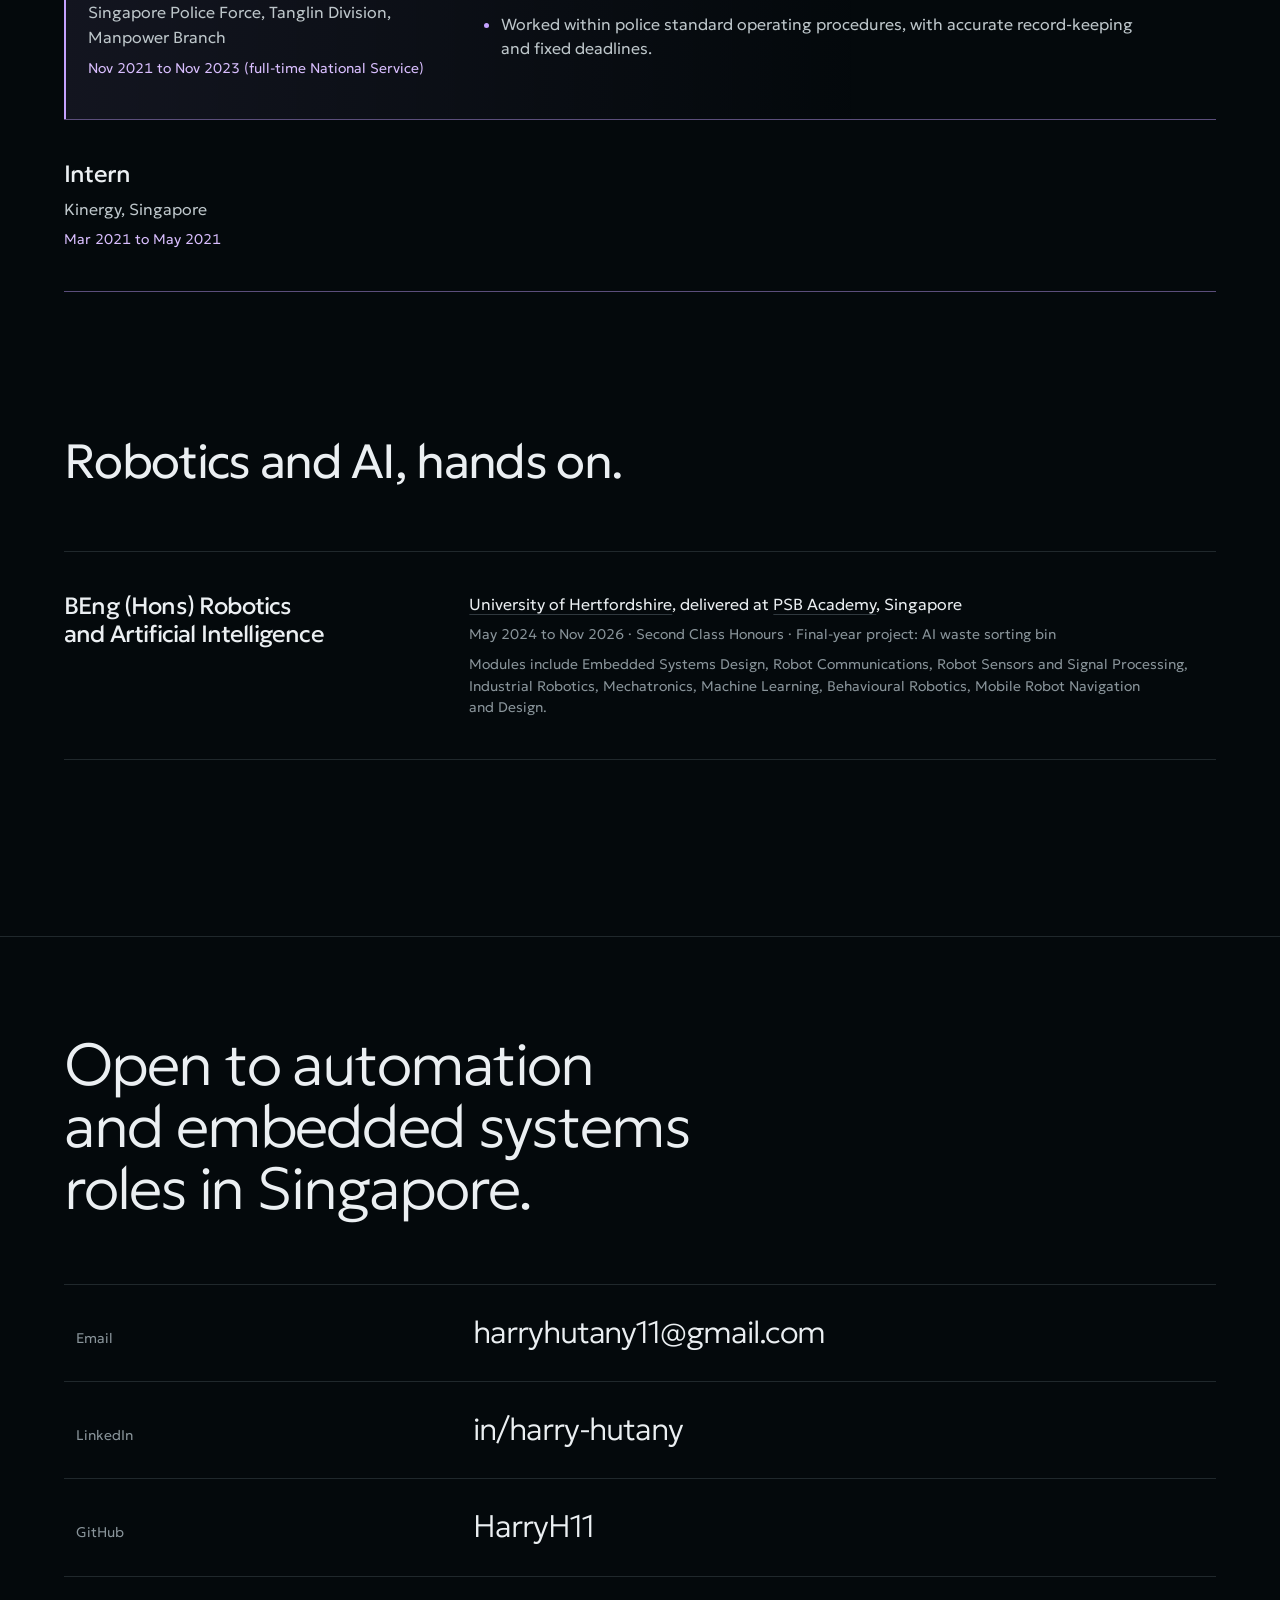
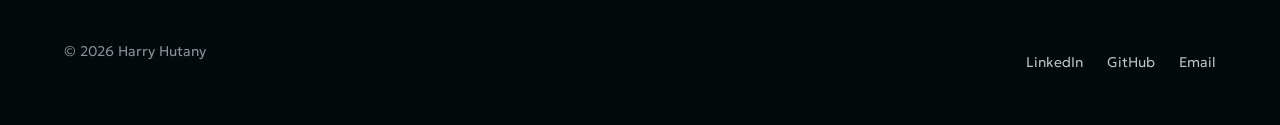
==== commit df2a05ef: "Add LinkedIn links" ====
--- a/index.html
+++ b/index.html
@@ -57,6 +57,7 @@
           <p class="hero__focus">Microcontrollers, sensors and motion: from the pin map to a build that moves.</p>
           <div class="actions">
             <a class="btn" href="mailto:harryhutany11@gmail.com">Email me</a>
+            <a class="btn btn--line" href="https://www.linkedin.com/in/harry-hutany/" target="_blank" rel="noopener">LinkedIn</a>
             <a class="btn btn--line" href="https://github.com/HarryH11" target="_blank" rel="noopener">GitHub</a>
           </div>
         </div>
@@ -79,7 +80,7 @@
           <p>I’m a <strong>Robotics and Artificial Intelligence graduate</strong> of the <a class="link" href="https://www.herts.ac.uk/" target="_blank" rel="noopener">University of Hertfordshire</a>, studied at PSB Academy in Singapore. My strongest work is close to the hardware: STM32 and Raspberry Pi builds that read sensors, talk over UART, SPI and radio, and drive motors and servos.</p>
           <p>Before university I interned at Kinergy and served two years of full-time National Service with the Singapore Police Force, in a division manpower branch, which taught me to work to procedure, keep records straight and deliver on deadlines. I’m now looking for automation and embedded systems engineering roles.</p>
         </div>
-        <p class="about__links"><a class="link" href="https://github.com/HarryH11" target="_blank" rel="noopener">GitHub</a><a class="link" href="mailto:harryhutany11@gmail.com">Email</a></p>
+        <p class="about__links"><a class="link" href="https://www.linkedin.com/in/harry-hutany/" target="_blank" rel="noopener">LinkedIn</a><a class="link" href="https://github.com/HarryH11" target="_blank" rel="noopener">GitHub</a><a class="link" href="mailto:harryhutany11@gmail.com">Email</a></p>
       </div>
     </section>
 
@@ -310,11 +311,13 @@
       <p class="footer__line">Open to automation and embedded systems roles in Singapore.</p>
       <ul class="channels">
         <li><a href="mailto:harryhutany11@gmail.com"><span class="k">Email</span><span class="v">harryhutany11@gmail.com</span></a></li>
+        <li><a href="https://www.linkedin.com/in/harry-hutany/" target="_blank" rel="noopener"><span class="k">LinkedIn</span><span class="v">in/harry-hutany</span></a></li>
         <li><a href="https://github.com/HarryH11" target="_blank" rel="noopener"><span class="k">GitHub</span><span class="v">HarryH11</span></a></li>
       </ul>
       <div class="footer__meta">
         <p>© <span id="y">2026</span> Harry Hutany</p>
         <ul class="footer__links">
+          <li><a href="https://www.linkedin.com/in/harry-hutany/" target="_blank" rel="noopener">LinkedIn</a></li>
           <li><a href="https://github.com/HarryH11" target="_blank" rel="noopener">GitHub</a></li>
           <li><a href="mailto:harryhutany11@gmail.com">Email</a></li>
         </ul>
